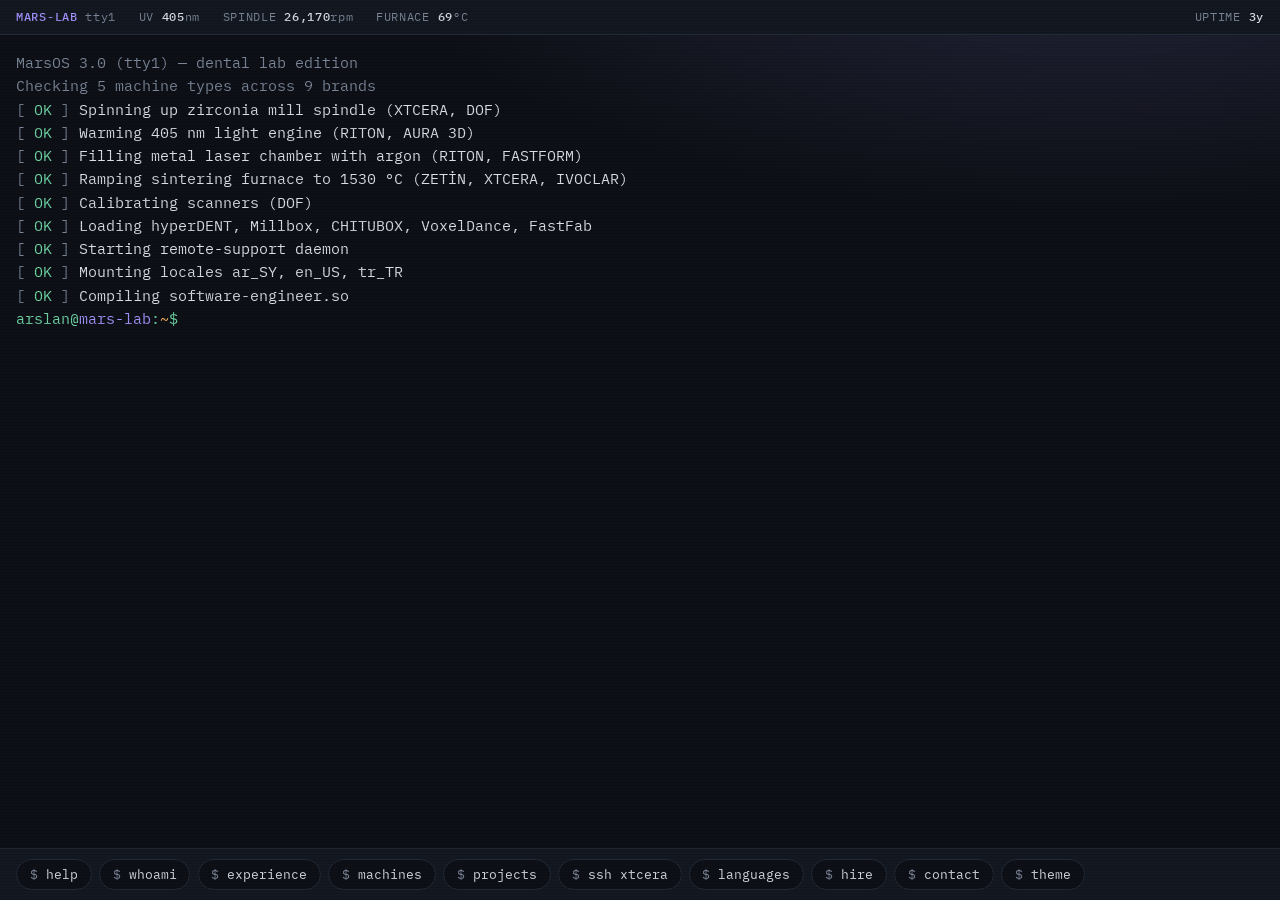
==== index.html @ 941393b2 "Add terminal-style portfolio site Plain HTML/CSS/JS terminal with a lab boot sequence, simulated rem" ====
<!doctype html>
<html lang="en">
<head>
<meta charset="utf-8">
<meta name="viewport" content="width=device-width, initial-scale=1, viewport-fit=cover">
<title>Ahmed Arslan Terminal</title>
<meta name="description" content="Ahmed Arslan, software engineer and after-sales engineer for dental CAD/CAM, 3D printing and lab equipment.">
<link rel="icon" href="data:image/svg+xml,%3Csvg xmlns='http://www.w3.org/2000/svg' viewBox='0 0 32 32'%3E%3Crect width='32' height='32' rx='6' fill='%230d1016'/%3E%3Cpath d='M9 7c3 0 4 1.5 7 1.5S20 7 23 7c3 0 4 3 3.5 7-.4 3-1.8 4.5-2.3 7.5-.4 2.5-1 4.5-2.4 4.5-1.8 0-2-4-3-6.5-.4-1-1.2-1.5-1.8-1.5s-1.4.5-1.8 1.5c-1 2.5-1.2 6.5-3 6.5-1.4 0-2-2-2.4-4.5C7.3 18.5 5.9 17 5.5 14 5 10 6 7 9 7z' fill='%23a493ff'/%3E%3C/svg%3E">
<link rel="preconnect" href="https://fonts.googleapis.com">
<link rel="preconnect" href="https://fonts.gstatic.com" crossorigin>
<link rel="stylesheet" href="https://fonts.googleapis.com/css2?family=IBM+Plex+Mono:ital,wght@0,400;0,500;0,600;1,400&display=swap">
<link rel="stylesheet" href="css/style.css">
</head>
<body>
<div class="app" id="app">
  <header class="status" aria-label="Lab status">
    <span class="status__id"><b>MARS-LAB</b> tty1</span>
    <span class="status__item" title="Resin printer light engine">UV <b id="st-uv">405</b>nm</span>
    <span class="status__item" title="Zirconia mill spindle">SPINDLE <b id="st-rpm">0</b>rpm</span>
    <span class="status__item" title="Sintering furnace">FURNACE <b id="st-temp">24</b>°C</span>
    <span class="status__item status__uptime" title="Time at Mars Med Dent">UPTIME <b id="st-up">3y</b></span>
  </header>

  <main class="screen" id="screen" aria-live="polite">
    <div id="out" class="out"></div>
    <form class="prompt-line" id="prompt-form" autocomplete="off">
      <label for="cmd" class="prompt" id="prompt-label"></label>
      <input id="cmd" class="cmd" type="text" spellcheck="false" autocapitalize="off" autocorrect="off" enterkeyhint="send" aria-label="Type a command">
    </form>
    <noscript><p class="out">This terminal needs JavaScript. Ahmed Arslan, software engineer and after-sales engineer at Mars Med Dent. github.com/AhmadHarah33</p></noscript>
  </main>

  <nav class="chips" id="chips" aria-label="Quick commands"></nav>
</div>
<script src="js/data.js"></script>
<script src="js/terminal.js"></script>
</body>
</html>
---- css/style.css ----
/* Layout: one full-height terminal — lab status bar on top, scrollback in the middle, quick-command chips at the bottom.
   Skins are named after the lab: uv (405nm resin light, default), furnace (sintering glow), zirconia (light). */
:root {
  --bg: #0d1016;
  --panel: #131821;
  --line: #222a37;
  --fg: #d8dde6;
  --dim: #7a8597;
  --accent: #a493ff;   /* 405nm violet */
  --accent-2: #ffb35c; /* furnace amber */
  --ok: #6fd6a6;
  --err: #ff7a7a;
  --glow: rgba(164, 147, 255, .18);
  --mono: "IBM Plex Mono", ui-monospace, "SF Mono", Menlo, Consolas, monospace;
  --fs: clamp(12.5px, 1.6vw + 6px, 15px);
  color-scheme: dark;
}
:root[data-skin="furnace"] {
  --bg: #120d0a;
  --panel: #1a130e;
  --line: #2e2219;
  --fg: #f1e3d3;
  --dim: #9c8572;
  --accent: #ffad4d;
  --accent-2: #ff6a3d;
  --glow: rgba(255, 150, 60, .18);
}
:root[data-skin="zirconia"] {
  --bg: #f3f5f8;
  --panel: #e7ebf1;
  --line: #d2d9e3;
  --fg: #1d2430;
  --dim: #5f6b7d;
  --accent: #5a3fd6;
  --accent-2: #b85c00;
  --ok: #10794d;
  --err: #c0262d;
  --glow: rgba(90, 63, 214, .10);
  color-scheme: light;
}

* { box-sizing: border-box; }
html, body { height: 100%; }
body {
  margin: 0;
  background: var(--bg);
  color: var(--fg);
  font: 400 var(--fs)/1.55 var(--mono);
  -webkit-font-smoothing: antialiased;
}
::selection { background: var(--accent); color: var(--bg); }

.app {
  height: 100%;
  display: grid;
  grid-template-rows: auto 1fr auto;
  background:
    radial-gradient(1200px 500px at 85% -10%, var(--glow), transparent 60%),
    var(--bg);
}

/* status bar */
.status {
  display: flex;
  flex-wrap: wrap;
  gap: .25rem 1.4rem;
  padding: calc(.5rem + env(safe-area-inset-top, 0px)) 1rem .5rem;
  border-bottom: 1px solid var(--line);
  background: var(--panel);
  color: var(--dim);
  font-size: .78em;
  letter-spacing: .06em;
  font-variant-numeric: tabular-nums;
}
.status b { color: var(--fg); font-weight: 500; }
.status__id b { color: var(--accent); }
.status__uptime { margin-left: auto; }
@media (max-width: 560px) {
  .status { gap: .2rem 1rem; }
  .status__uptime { margin-left: 0; }
}

/* scrollback */
.screen {
  overflow-y: auto;
  overflow-x: hidden;
  padding: 1rem 1rem 1.5rem;
  cursor: text;
  scrollbar-width: thin;
  scrollbar-color: var(--line) transparent;
}
.out { max-width: 92ch; }
.out > * { margin: 0; }
.blk { margin-block: .15rem .9rem; }
.para { max-width: 78ch; margin-block: 0 .9rem; }
.hang { display: block; padding-left: 3ch; text-indent: -3ch; }
.ln { white-space: pre-wrap; word-break: break-word; min-height: 1.55em; }
pre.art {
  margin: 0;
  white-space: pre;
  line-height: 1;
  font-family: ui-monospace, Menlo, Consolas, "DejaVu Sans Mono", "Liberation Mono", monospace;
  overflow-x: auto;
  color: var(--accent);
}
.banner { font-size: clamp(6.5px, 1.9vw, 13px); text-shadow: 0 0 18px var(--glow); }

.prompt-line { display: flex; gap: .6ch; align-items: baseline; max-width: 92ch; }
.prompt { color: var(--ok); white-space: nowrap; flex: none; }
.prompt .p-host { color: var(--accent); }
.prompt .p-path { color: var(--accent-2); }
.cmd {
  flex: 1;
  min-width: 0;
  border: 0;
  outline: 0;
  padding: 0;
  background: transparent;
  color: var(--fg);
  font: inherit;
  caret-color: var(--accent);
}
.echo { display: flex; gap: .6ch; flex-wrap: wrap; }
.echo .typed { color: var(--fg); word-break: break-all; }

/* text roles */
.dim { color: var(--dim); }
.acc { color: var(--accent); }
.acc2 { color: var(--accent-2); }
.ok { color: var(--ok); }
.err { color: var(--err); }
.b { font-weight: 600; color: var(--fg); }
.h {
  color: var(--accent-2);
  text-transform: uppercase;
  letter-spacing: .12em;
  font-size: .82em;
  font-weight: 600;
}

/* clickable commands and links */
a, .run {
  color: var(--accent);
  text-decoration: underline;
  text-decoration-color: color-mix(in srgb, var(--accent) 40%, transparent);
  text-underline-offset: 3px;
  cursor: pointer;
  background: none;
  border: 0;
  padding: 0;
  font: inherit;
}
a:hover, .run:hover { text-decoration-color: currentColor; }
a:focus-visible, .run:focus-visible, .chip:focus-visible {
  outline: 2px solid var(--accent);
  outline-offset: 2px;
  border-radius: 2px;
}

/* key/value rows and tables */
.kv { display: grid; grid-template-columns: minmax(9ch, max-content) 1fr; gap: 0 2ch; }
.kv > :nth-child(odd) { color: var(--dim); }
.kv > * { min-width: 0; }
.tbl { overflow-x: auto; }
.tbl table { border-collapse: collapse; font-variant-numeric: tabular-nums; }
.tbl th, .tbl td { text-align: left; padding: .1rem 2.5ch .1rem 0; vertical-align: top; }
.tbl th { color: var(--dim); font-weight: 500; border-bottom: 1px dashed var(--line); }
.pill {
  display: inline-block;
  padding: 0 .7ch;
  margin: 0 .6ch .3rem 0;
  border: 1px solid var(--line);
  border-radius: 3px;
  color: var(--fg);
  white-space: nowrap;
}
.bar { color: var(--accent); letter-spacing: -.05em; }

/* neofetch */
.fetch { display: flex; flex-wrap: wrap; gap: .5rem 3ch; align-items: flex-start; }
.fetch > div { min-width: 0; }
.swatches { display: flex; gap: 0; margin-top: .4rem; }
.swatches i { width: 3ch; height: 1.1em; display: block; }

/* ssh remote session */
.progress { color: var(--accent-2); }

/* chips */
.chips {
  display: flex;
  gap: .45rem;
  overflow-x: auto;
  padding: .6rem 1rem calc(.6rem + env(safe-area-inset-bottom, 0px));
  border-top: 1px solid var(--line);
  background: var(--panel);
  scrollbar-width: none;
}
.chips::-webkit-scrollbar { display: none; }
.chip {
  flex: none;
  border: 1px solid var(--line);
  background: var(--bg);
  color: var(--fg);
  font: inherit;
  font-size: .85em;
  padding: .3rem .8rem;
  border-radius: 999px;
  cursor: pointer;
}
.chip:hover { border-color: var(--accent); color: var(--accent); }
.chip::before { content: "$ "; color: var(--dim); }

/* subtle CRT scanlines on dark skins */
.app::after {
  content: "";
  position: fixed;
  inset: 0;
  pointer-events: none;
  background: repeating-linear-gradient(to bottom, transparent 0 2px, rgba(0,0,0,.12) 2px 3px);
  mix-blend-mode: multiply;
}
:root[data-skin="zirconia"] .app::after { display: none; }

@media (prefers-reduced-motion: reduce) {
  * { animation: none !important; transition: none !important; scroll-behavior: auto !important; }
}
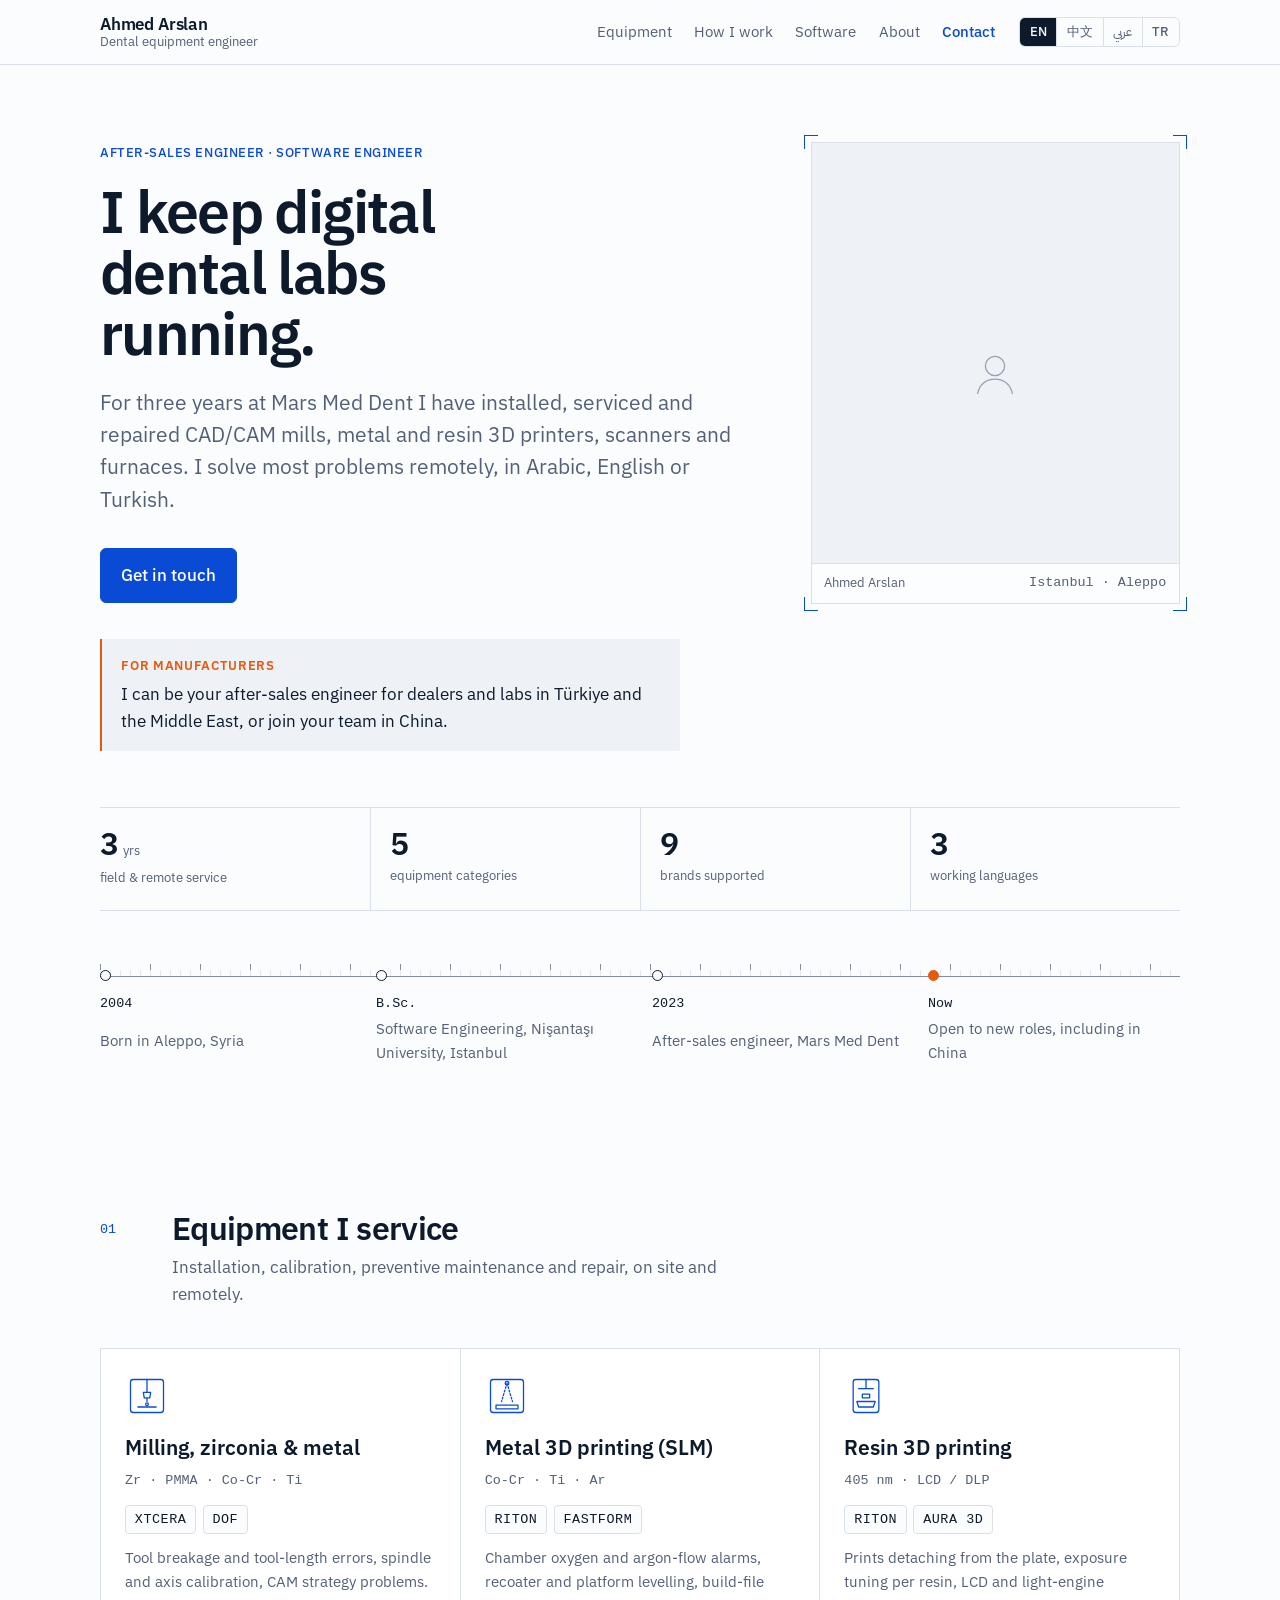
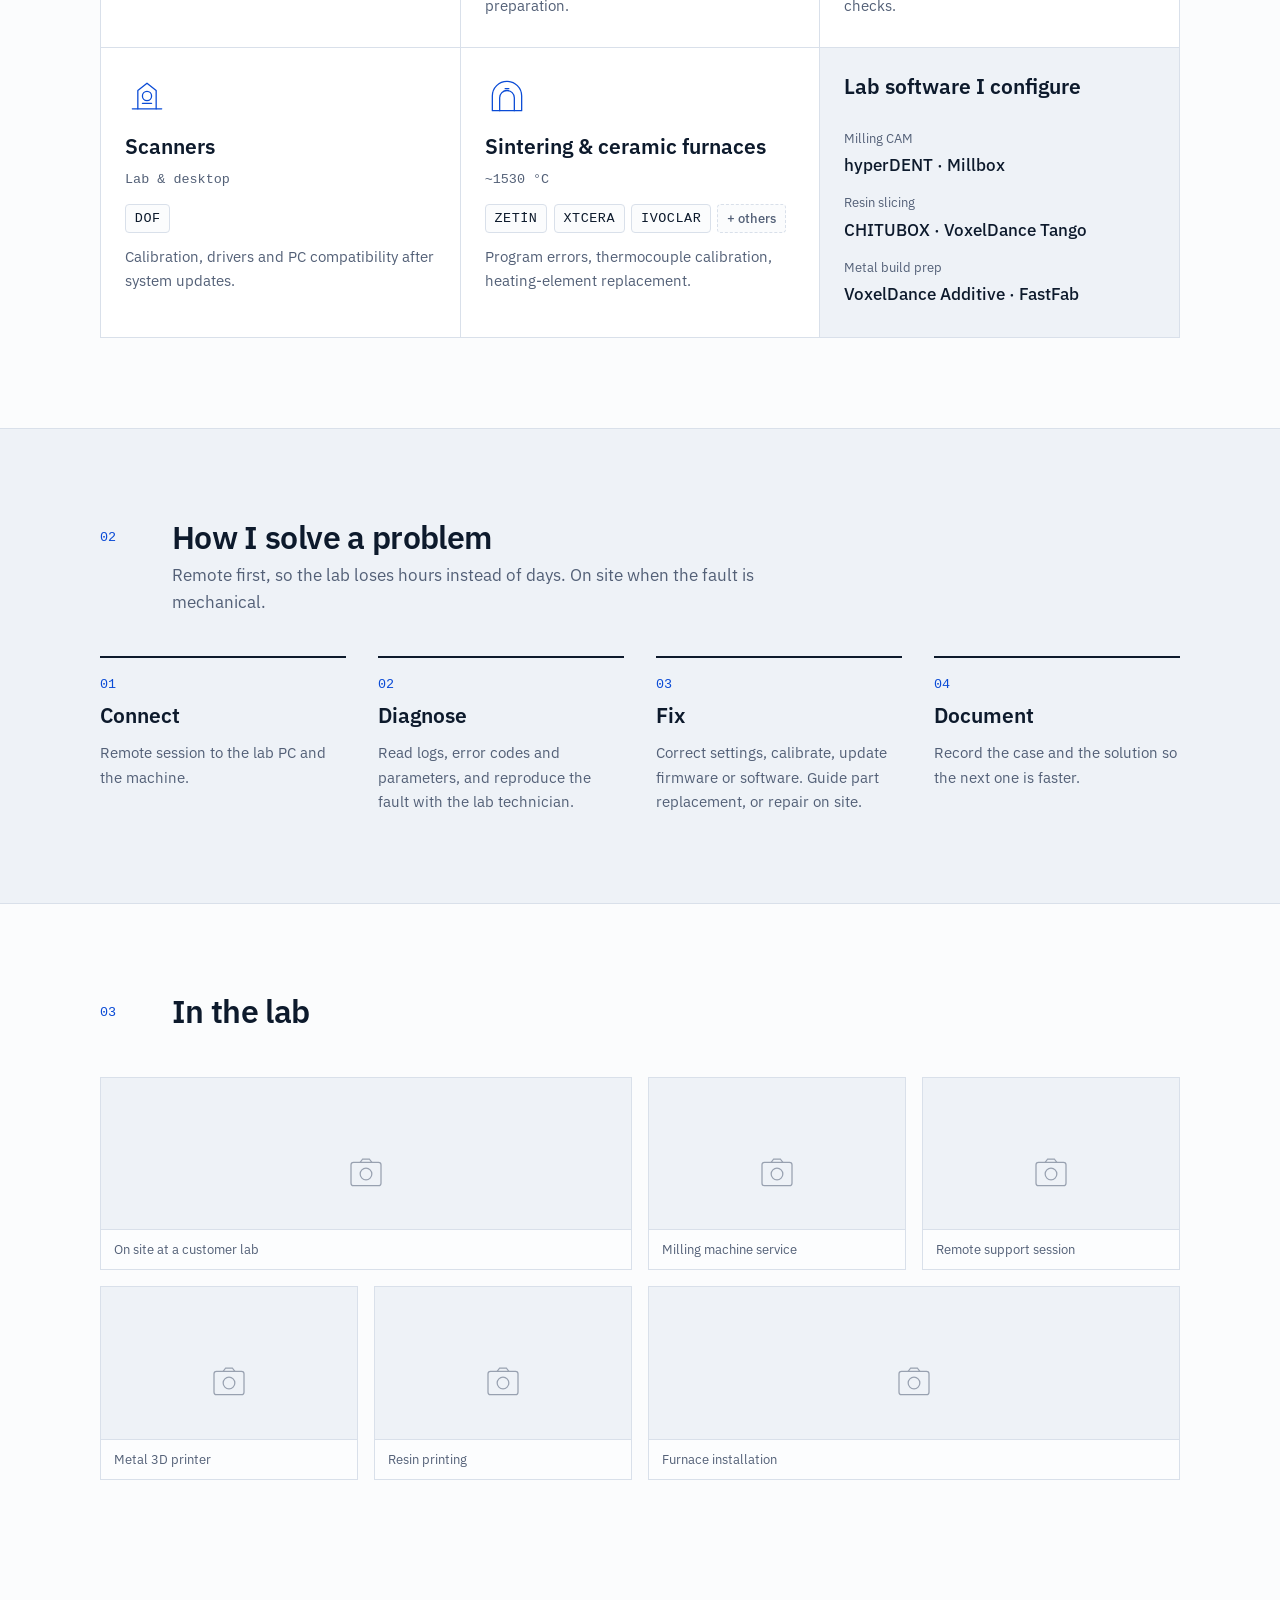
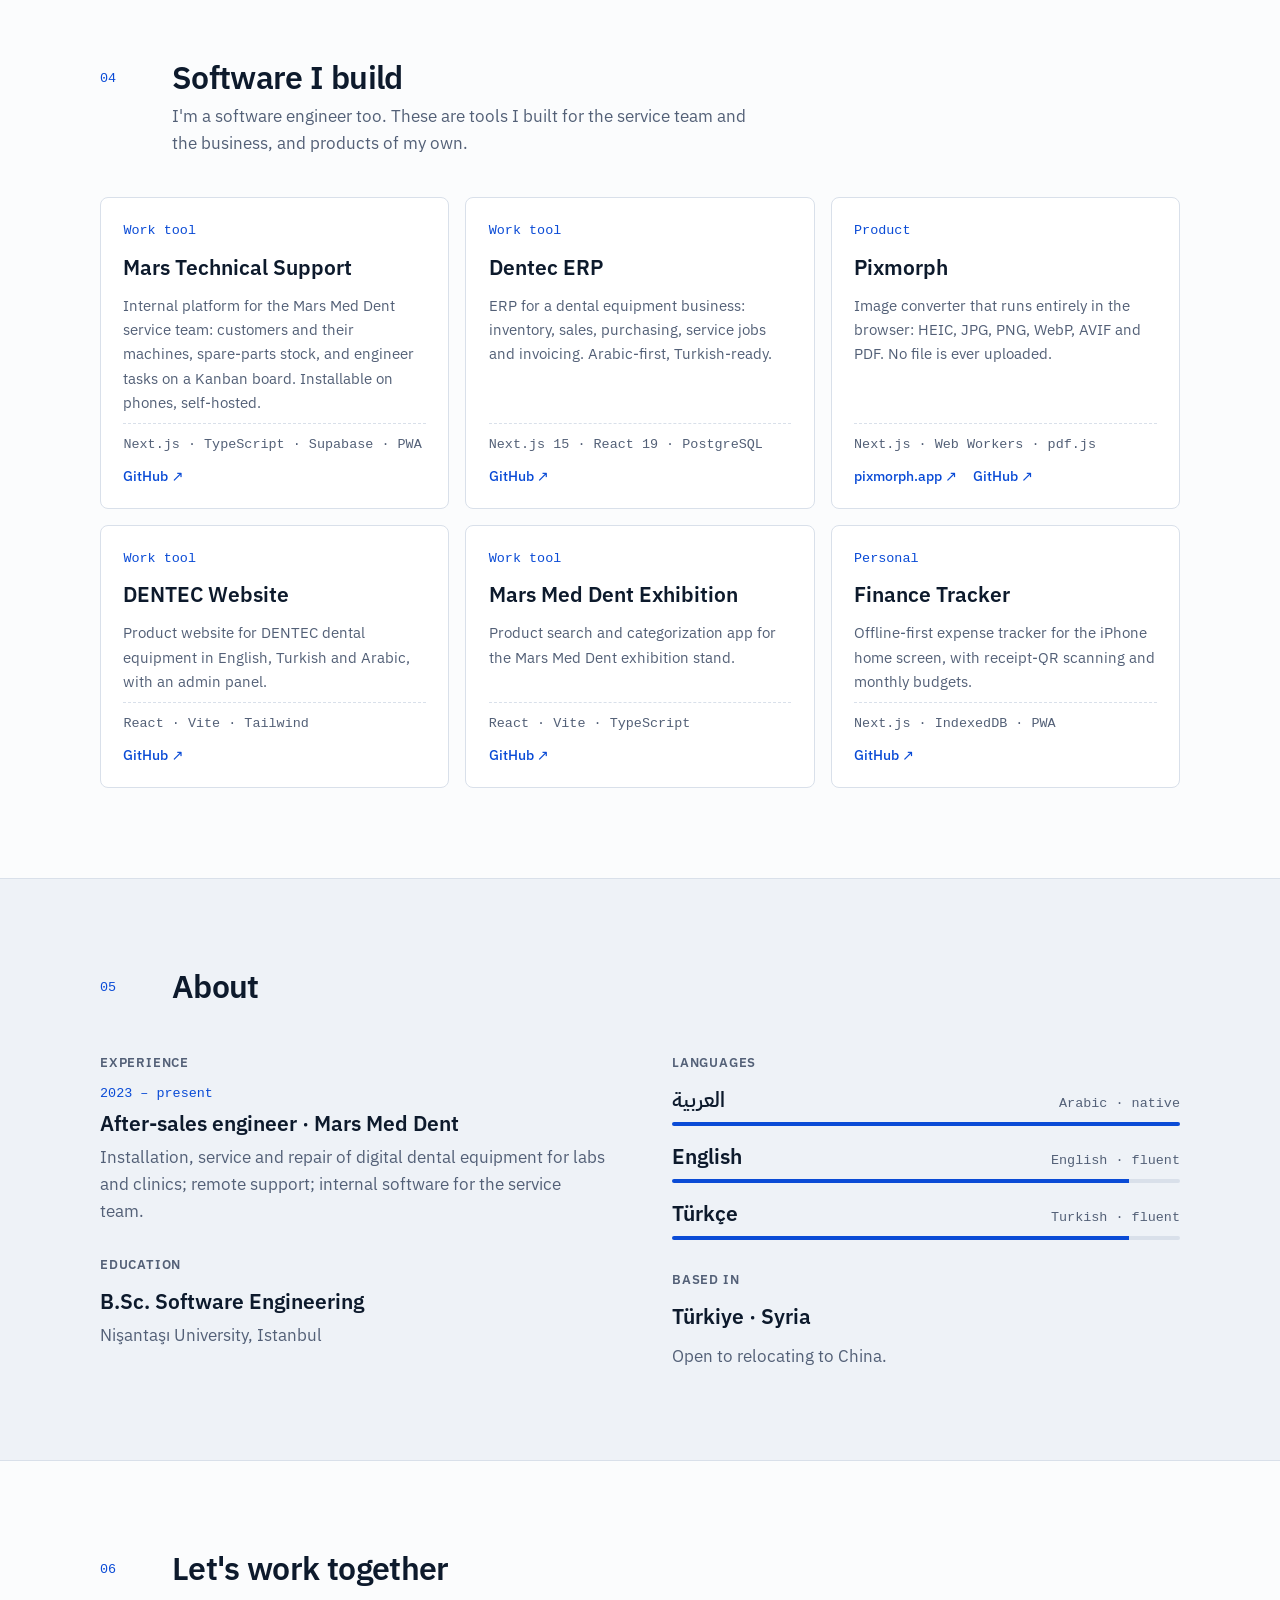
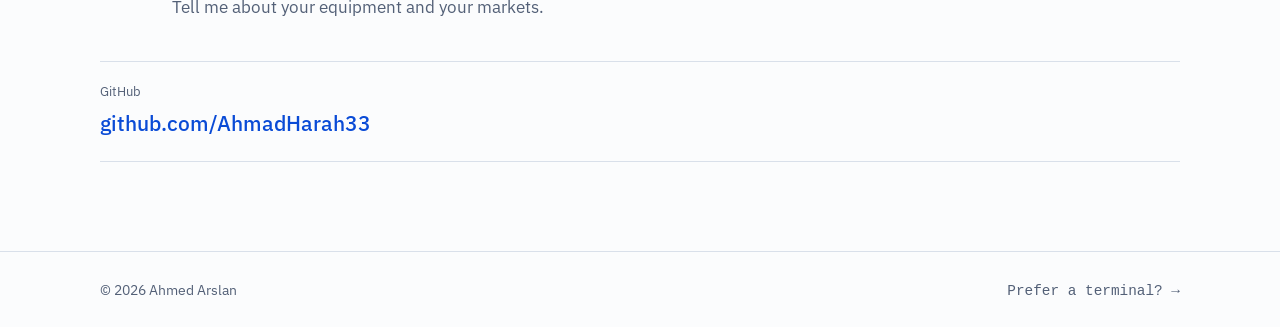
==== commit 97a67150: "Redesign main site as a multilingual precision-instrument portfolio New main page for equipment manu" ====
--- a/index.html
+++ b/index.html
@@ -1,38 +1,296 @@
 <!doctype html>
-<html lang="en">
+<html lang="en" dir="ltr">
 <head>
 <meta charset="utf-8">
 <meta name="viewport" content="width=device-width, initial-scale=1, viewport-fit=cover">
-<title>Ahmed Arslan Terminal</title>
-<meta name="description" content="Ahmed Arslan, software engineer and after-sales engineer for dental CAD/CAM, 3D printing and lab equipment.">
-<link rel="icon" href="data:image/svg+xml,%3Csvg xmlns='http://www.w3.org/2000/svg' viewBox='0 0 32 32'%3E%3Crect width='32' height='32' rx='6' fill='%230d1016'/%3E%3Cpath d='M9 7c3 0 4 1.5 7 1.5S20 7 23 7c3 0 4 3 3.5 7-.4 3-1.8 4.5-2.3 7.5-.4 2.5-1 4.5-2.4 4.5-1.8 0-2-4-3-6.5-.4-1-1.2-1.5-1.8-1.5s-1.4.5-1.8 1.5c-1 2.5-1.2 6.5-3 6.5-1.4 0-2-2-2.4-4.5C7.3 18.5 5.9 17 5.5 14 5 10 6 7 9 7z' fill='%23a493ff'/%3E%3C/svg%3E">
-<link rel="preconnect" href="https://fonts.googleapis.com">
-<link rel="preconnect" href="https://fonts.gstatic.com" crossorigin>
-<link rel="stylesheet" href="https://fonts.googleapis.com/css2?family=IBM+Plex+Mono:ital,wght@0,400;0,500;0,600;1,400&display=swap">
-<link rel="stylesheet" href="css/style.css">
+<title>Ahmed Arslan · Dental Equipment Engineer</title>
+<meta name="description" content="Ahmed Arslan, after-sales engineer for digital dental equipment (CAD/CAM milling, metal and resin 3D printing, scanners, furnaces) and software engineer. Arabic, English, Turkish.">
+<link rel="icon" href="data:image/svg+xml,%3Csvg xmlns='http://www.w3.org/2000/svg' viewBox='0 0 32 32'%3E%3Crect width='32' height='32' rx='7' fill='%230a4bd6'/%3E%3Cpath d='M10 8c2.6 0 3.6 1.3 6 1.3S19.4 8 22 8c2.7 0 3.6 2.6 3.1 6-.3 2.6-1.5 3.9-2 6.4-.4 2.2-.9 3.9-2.1 3.9-1.6 0-1.8-3.4-2.6-5.6-.4-.9-1-1.3-1.5-1.3s-1.1.4-1.5 1.3c-.8 2.2-1 5.6-2.6 5.6-1.2 0-1.7-1.7-2.1-3.9-.5-2.5-1.7-3.8-2-6.4C6.4 10.6 7.3 8 10 8z' fill='%23fff'/%3E%3C/svg%3E">
+<link rel="stylesheet" href="assets/css/site.css">
 </head>
 <body>
-<div class="app" id="app">
-  <header class="status" aria-label="Lab status">
-    <span class="status__id"><b>MARS-LAB</b> tty1</span>
-    <span class="status__item" title="Resin printer light engine">UV <b id="st-uv">405</b>nm</span>
-    <span class="status__item" title="Zirconia mill spindle">SPINDLE <b id="st-rpm">0</b>rpm</span>
-    <span class="status__item" title="Sintering furnace">FURNACE <b id="st-temp">24</b>°C</span>
-    <span class="status__item status__uptime" title="Time at Mars Med Dent">UPTIME <b id="st-up">3y</b></span>
-  </header>
-
-  <main class="screen" id="screen" aria-live="polite">
-    <div id="out" class="out"></div>
-    <form class="prompt-line" id="prompt-form" autocomplete="off">
-      <label for="cmd" class="prompt" id="prompt-label"></label>
-      <input id="cmd" class="cmd" type="text" spellcheck="false" autocapitalize="off" autocorrect="off" enterkeyhint="send" aria-label="Type a command">
-    </form>
-    <noscript><p class="out">This terminal needs JavaScript. Ahmed Arslan, software engineer and after-sales engineer at Mars Med Dent. github.com/AhmadHarah33</p></noscript>
-  </main>
-
-  <nav class="chips" id="chips" aria-label="Quick commands"></nav>
-</div>
-<script src="js/data.js"></script>
-<script src="js/terminal.js"></script>
+
+<header class="top">
+  <div class="wrap top__in">
+    <a class="mark" href="#top" aria-label="Ahmed Arslan, home">
+      <span class="mark__name">Ahmed Arslan</span>
+      <span class="mark__role" data-i18n="mark.role">Dental equipment engineer</span>
+    </a>
+    <nav class="nav" aria-label="Sections">
+      <a href="#equipment" data-i18n="nav.equipment">Equipment</a>
+      <a href="#method" data-i18n="nav.method">How I work</a>
+      <a href="#software" data-i18n="nav.software">Software</a>
+      <a href="#about" data-i18n="nav.about">About</a>
+      <a href="#contact" class="nav__cta" data-i18n="nav.contact">Contact</a>
+    </nav>
+    <div class="langs" role="group" aria-label="Language">
+      <button type="button" data-lang="en" lang="en">EN</button>
+      <button type="button" data-lang="zh" lang="zh-CN">中文</button>
+      <button type="button" data-lang="ar" lang="ar">عربي</button>
+      <button type="button" data-lang="tr" lang="tr">TR</button>
+    </div>
+  </div>
+</header>
+
+<main id="top">
+
+  <!-- HERO -->
+  <section class="hero wrap">
+    <div class="hero__text">
+      <p class="eyebrow" data-i18n="hero.eyebrow">After-sales engineer · Software engineer</p>
+      <h1 class="hero__title" data-i18n="hero.title">I keep digital dental labs running.</h1>
+      <p class="hero__lead" data-i18n="hero.lead">For three years at Mars Med Dent I have installed, serviced and repaired CAD/CAM mills, metal and resin 3D printers, scanners and furnaces. I solve most problems remotely, in Arabic, English or Turkish.</p>
+      <div class="hero__actions">
+        <a class="btn btn--solid" href="#contact" data-i18n="hero.cta">Get in touch</a>
+        <a class="btn" href="assets/cv.pdf" id="cv-link" hidden data-i18n="hero.cv">Download CV</a>
+      </div>
+      <p class="pitch">
+        <span class="pitch__k" data-i18n="pitch.k">For manufacturers</span>
+        <span data-i18n="pitch.v">I can be your after-sales engineer for dealers and labs in Türkiye and the Middle East, or join your team in China.</span>
+      </p>
+    </div>
+
+    <figure class="hero__photo ph ph--portrait" data-photo="assets/img/portrait.jpg">
+      <span class="crop crop--tl"></span><span class="crop crop--tr"></span><span class="crop crop--bl"></span><span class="crop crop--br"></span>
+      <div class="ph__empty" aria-hidden="true">
+        <svg viewBox="0 0 64 64" width="56" height="56"><circle cx="32" cy="24" r="11"/><path d="M12 56c2-11 10-17 20-17s18 6 20 17"/></svg>
+      </div>
+      <figcaption class="ph__cap"><span>Ahmed Arslan</span><span class="mono" data-i18n="hero.photoCap">Istanbul · Aleppo</span></figcaption>
+    </figure>
+
+    <dl class="stats">
+      <div><dt><span class="num">3</span><span class="unit" data-i18n="stats.yrsUnit">yrs</span></dt><dd data-i18n="stats.yrs">field &amp; remote service</dd></div>
+      <div><dt><span class="num">5</span></dt><dd data-i18n="stats.cats">equipment categories</dd></div>
+      <div><dt><span class="num">9</span></dt><dd data-i18n="stats.brands">brands supported</dd></div>
+      <div><dt><span class="num">3</span></dt><dd data-i18n="stats.langs">working languages</dd></div>
+    </dl>
+  </section>
+
+  <!-- TIMELINE RULER -->
+  <section class="ruler wrap" aria-label="Timeline">
+    <div class="ruler__scale" aria-hidden="true"></div>
+    <ol class="ruler__marks">
+      <li><span class="mono">2004</span><span data-i18n="tl.born">Born in Aleppo, Syria</span></li>
+      <li><span class="mono">B.Sc.</span><span data-i18n="tl.uni">Software Engineering, Nişantaşı University, Istanbul</span></li>
+      <li><span class="mono">2023</span><span data-i18n="tl.mars">After-sales engineer, Mars Med Dent</span></li>
+      <li class="is-now"><span class="mono" data-i18n="tl.nowK">Now</span><span data-i18n="tl.now">Open to new roles, including in China</span></li>
+    </ol>
+  </section>
+
+  <!-- EQUIPMENT -->
+  <section class="sec wrap" id="equipment">
+    <header class="sec__head">
+      <p class="sec__k mono">01</p>
+      <h2 data-i18n="eq.title">Equipment I service</h2>
+      <p class="sec__lead" data-i18n="eq.lead">Installation, calibration, preventive maintenance and repair, on site and remotely.</p>
+    </header>
+
+    <div class="eq">
+      <article class="eq__card">
+        <svg class="ico" viewBox="0 0 48 48" aria-hidden="true"><rect x="6" y="6" width="36" height="36" rx="3"/><path d="M24 6v14M20 20h8l-1 6h-6zM24 26v4"/><path d="M14 36h20"/><circle cx="24" cy="33" r="1.5"/></svg>
+        <h3 data-i18n="eq.mill">Milling, zirconia &amp; metal</h3>
+        <p class="spec mono">Zr · PMMA · Co-Cr · Ti</p>
+        <ul class="brands"><li>XTCERA</li><li>DOF</li></ul>
+        <p class="eq__work" data-i18n="eq.millWork">Tool breakage and tool-length errors, spindle and axis calibration, CAM strategy problems.</p>
+      </article>
+      <article class="eq__card">
+        <svg class="ico" viewBox="0 0 48 48" aria-hidden="true"><rect x="6" y="6" width="36" height="36" rx="3"/><path d="M24 10l-6 20M24 10l6 20" stroke-dasharray="2 2"/><path d="M12 34h24v4H12z"/><circle cx="24" cy="10" r="2"/></svg>
+        <h3 data-i18n="eq.slm">Metal 3D printing (SLM)</h3>
+        <p class="spec mono">Co-Cr · Ti · Ar</p>
+        <ul class="brands"><li>RITON</li><li>FASTFORM</li></ul>
+        <p class="eq__work" data-i18n="eq.slmWork">Chamber oxygen and argon-flow alarms, recoater and platform levelling, build-file preparation.</p>
+      </article>
+      <article class="eq__card">
+        <svg class="ico" viewBox="0 0 48 48" aria-hidden="true"><rect x="10" y="6" width="28" height="36" rx="3"/><path d="M24 6v10M16 16h16"/><path d="M14 30h20l-2 6H16z"/><path d="M20 22h8v4h-8z"/></svg>
+        <h3 data-i18n="eq.resin">Resin 3D printing</h3>
+        <p class="spec mono">405 nm · LCD / DLP</p>
+        <ul class="brands"><li>RITON</li><li>AURA 3D</li></ul>
+        <p class="eq__work" data-i18n="eq.resinWork">Prints detaching from the plate, exposure tuning per resin, LCD and light-engine checks.</p>
+      </article>
+      <article class="eq__card">
+        <svg class="ico" viewBox="0 0 48 48" aria-hidden="true"><path d="M8 38h32"/><path d="M14 38V18l10-8 10 8v20"/><circle cx="24" cy="24" r="5"/><path d="M19 32h10"/></svg>
+        <h3 data-i18n="eq.scan">Scanners</h3>
+        <p class="spec mono" data-i18n="eq.scanSpec">Lab &amp; desktop</p>
+        <ul class="brands"><li>DOF</li></ul>
+        <p class="eq__work" data-i18n="eq.scanWork">Calibration, drivers and PC compatibility after system updates.</p>
+      </article>
+      <article class="eq__card">
+        <svg class="ico" viewBox="0 0 48 48" aria-hidden="true"><path d="M8 40h32V24a16 16 0 0 0-32 0z"/><path d="M16 40V26a8 8 0 0 1 16 0v14"/><path d="M22 16h4"/></svg>
+        <h3 data-i18n="eq.furnace">Sintering &amp; ceramic furnaces</h3>
+        <p class="spec mono">~1530 °C</p>
+        <ul class="brands"><li>ZETİN</li><li>XTCERA</li><li>IVOCLAR</li><li class="more" data-i18n="eq.more">+ others</li></ul>
+        <p class="eq__work" data-i18n="eq.furnaceWork">Program errors, thermocouple calibration, heating-element replacement.</p>
+      </article>
+      <article class="eq__card eq__card--sw">
+        <h3 data-i18n="sw.title">Lab software I configure</h3>
+        <dl class="sw">
+          <dt data-i18n="sw.cam">Milling CAM</dt><dd>hyperDENT · Millbox</dd>
+          <dt data-i18n="sw.resin">Resin slicing</dt><dd>CHITUBOX · VoxelDance Tango</dd>
+          <dt data-i18n="sw.metal">Metal build prep</dt><dd>VoxelDance Additive · FastFab</dd>
+        </dl>
+      </article>
+    </div>
+  </section>
+
+  <!-- METHOD -->
+  <section class="sec sec--band" id="method">
+    <div class="wrap">
+      <header class="sec__head">
+        <p class="sec__k mono">02</p>
+        <h2 data-i18n="m.title">How I solve a problem</h2>
+        <p class="sec__lead" data-i18n="m.lead">Remote first, so the lab loses hours instead of days. On site when the fault is mechanical.</p>
+      </header>
+      <ol class="steps">
+        <li>
+          <h3 data-i18n="m.s1">Connect</h3>
+          <p data-i18n="m.s1d">Remote session to the lab PC and the machine.</p>
+        </li>
+        <li>
+          <h3 data-i18n="m.s2">Diagnose</h3>
+          <p data-i18n="m.s2d">Read logs, error codes and parameters, and reproduce the fault with the lab technician.</p>
+        </li>
+        <li>
+          <h3 data-i18n="m.s3">Fix</h3>
+          <p data-i18n="m.s3d">Correct settings, calibrate, update firmware or software. Guide part replacement, or repair on site.</p>
+        </li>
+        <li>
+          <h3 data-i18n="m.s4">Document</h3>
+          <p data-i18n="m.s4d">Record the case and the solution so the next one is faster.</p>
+        </li>
+      </ol>
+    </div>
+  </section>
+
+  <!-- PHOTOS -->
+  <section class="sec wrap" id="lab" aria-labelledby="lab-title">
+    <header class="sec__head">
+      <p class="sec__k mono">03</p>
+      <h2 id="lab-title" data-i18n="ph.title">In the lab</h2>
+    </header>
+    <div class="gallery">
+      <figure class="ph ph--wide" data-photo="assets/img/work-1.jpg"><div class="ph__empty" aria-hidden="true"><svg viewBox="0 0 48 48" width="40" height="40"><rect x="6" y="10" width="36" height="28" rx="3"/><circle cx="24" cy="24" r="7"/><path d="M17 10l3-4h8l3 4"/></svg></div><figcaption class="ph__cap" data-i18n="ph.c1">On site at a customer lab</figcaption></figure>
+      <figure class="ph" data-photo="assets/img/work-2.jpg"><div class="ph__empty" aria-hidden="true"><svg viewBox="0 0 48 48" width="40" height="40"><rect x="6" y="10" width="36" height="28" rx="3"/><circle cx="24" cy="24" r="7"/><path d="M17 10l3-4h8l3 4"/></svg></div><figcaption class="ph__cap" data-i18n="ph.c2">Milling machine service</figcaption></figure>
+      <figure class="ph" data-photo="assets/img/work-3.jpg"><div class="ph__empty" aria-hidden="true"><svg viewBox="0 0 48 48" width="40" height="40"><rect x="6" y="10" width="36" height="28" rx="3"/><circle cx="24" cy="24" r="7"/><path d="M17 10l3-4h8l3 4"/></svg></div><figcaption class="ph__cap" data-i18n="ph.c3">Remote support session</figcaption></figure>
+      <figure class="ph" data-photo="assets/img/work-4.jpg"><div class="ph__empty" aria-hidden="true"><svg viewBox="0 0 48 48" width="40" height="40"><rect x="6" y="10" width="36" height="28" rx="3"/><circle cx="24" cy="24" r="7"/><path d="M17 10l3-4h8l3 4"/></svg></div><figcaption class="ph__cap" data-i18n="ph.c4">Metal 3D printer</figcaption></figure>
+      <figure class="ph" data-photo="assets/img/work-5.jpg"><div class="ph__empty" aria-hidden="true"><svg viewBox="0 0 48 48" width="40" height="40"><rect x="6" y="10" width="36" height="28" rx="3"/><circle cx="24" cy="24" r="7"/><path d="M17 10l3-4h8l3 4"/></svg></div><figcaption class="ph__cap" data-i18n="ph.c5">Resin printing</figcaption></figure>
+      <figure class="ph ph--wide" data-photo="assets/img/work-6.jpg"><div class="ph__empty" aria-hidden="true"><svg viewBox="0 0 48 48" width="40" height="40"><rect x="6" y="10" width="36" height="28" rx="3"/><circle cx="24" cy="24" r="7"/><path d="M17 10l3-4h8l3 4"/></svg></div><figcaption class="ph__cap" data-i18n="ph.c6">Furnace installation</figcaption></figure>
+    </div>
+  </section>
+
+  <!-- SOFTWARE -->
+  <section class="sec wrap" id="software">
+    <header class="sec__head">
+      <p class="sec__k mono">04</p>
+      <h2 data-i18n="p.title">Software I build</h2>
+      <p class="sec__lead" data-i18n="p.lead">I'm a software engineer too. These are tools I built for the service team and the business, and products of my own.</p>
+    </header>
+    <div class="projects">
+      <article class="proj">
+        <p class="proj__type mono" data-i18n="p.work">Work tool</p>
+        <h3>Mars Technical Support</h3>
+        <p data-i18n="p.mars">Internal platform for the Mars Med Dent service team: customers and their machines, spare-parts stock, and engineer tasks on a Kanban board. Installable on phones, self-hosted.</p>
+        <p class="proj__stack mono">Next.js · TypeScript · Supabase · PWA</p>
+        <a class="proj__link" href="https://github.com/AhmadHarah33/ahmad-arslan" target="_blank" rel="noopener">GitHub ↗</a>
+      </article>
+      <article class="proj">
+        <p class="proj__type mono" data-i18n="p.work">Work tool</p>
+        <h3>Dentec ERP</h3>
+        <p data-i18n="p.erp">ERP for a dental equipment business: inventory, sales, purchasing, service jobs and invoicing. Arabic-first, Turkish-ready.</p>
+        <p class="proj__stack mono">Next.js 15 · React 19 · PostgreSQL</p>
+        <a class="proj__link" href="https://github.com/AhmadHarah33/dentec-erp" target="_blank" rel="noopener">GitHub ↗</a>
+      </article>
+      <article class="proj">
+        <p class="proj__type mono" data-i18n="p.product">Product</p>
+        <h3>Pixmorph</h3>
+        <p data-i18n="p.pix">Image converter that runs entirely in the browser: HEIC, JPG, PNG, WebP, AVIF and PDF. No file is ever uploaded.</p>
+        <p class="proj__stack mono">Next.js · Web Workers · pdf.js</p>
+        <span class="proj__links"><a class="proj__link" href="https://pixmorph.app" target="_blank" rel="noopener">pixmorph.app ↗</a><a class="proj__link" href="https://github.com/AhmadHarah33/Pixmorph" target="_blank" rel="noopener">GitHub ↗</a></span>
+      </article>
+      <article class="proj">
+        <p class="proj__type mono" data-i18n="p.work">Work tool</p>
+        <h3 data-i18n="p.webName">DENTEC Website</h3>
+        <p data-i18n="p.web">Product website for DENTEC dental equipment in English, Turkish and Arabic, with an admin panel.</p>
+        <p class="proj__stack mono">React · Vite · Tailwind</p>
+        <a class="proj__link" href="https://github.com/AhmadHarah33/DENTEC-WEB" target="_blank" rel="noopener">GitHub ↗</a>
+      </article>
+      <article class="proj">
+        <p class="proj__type mono" data-i18n="p.work">Work tool</p>
+        <h3 data-i18n="p.expoName">Mars Med Dent Exhibition</h3>
+        <p data-i18n="p.expo">Product search and categorization app for the Mars Med Dent exhibition stand.</p>
+        <p class="proj__stack mono">React · Vite · TypeScript</p>
+        <a class="proj__link" href="https://github.com/AhmadHarah33/Mars" target="_blank" rel="noopener">GitHub ↗</a>
+      </article>
+      <article class="proj">
+        <p class="proj__type mono" data-i18n="p.personal">Personal</p>
+        <h3 data-i18n="p.finName">Finance Tracker</h3>
+        <p data-i18n="p.fin">Offline-first expense tracker for the iPhone home screen, with receipt-QR scanning and monthly budgets.</p>
+        <p class="proj__stack mono">Next.js · IndexedDB · PWA</p>
+        <a class="proj__link" href="https://github.com/AhmadHarah33/finance-tracker" target="_blank" rel="noopener">GitHub ↗</a>
+      </article>
+    </div>
+  </section>
+
+  <!-- ABOUT -->
+  <section class="sec sec--band" id="about">
+    <div class="wrap about">
+      <header class="sec__head">
+        <p class="sec__k mono">05</p>
+        <h2 data-i18n="a.title">About</h2>
+      </header>
+      <div class="about__grid">
+        <div class="about__col">
+          <h3 class="label" data-i18n="a.exp">Experience</h3>
+          <div class="entry">
+            <p class="entry__when mono" data-i18n="a.expWhen">2023 – present</p>
+            <p class="entry__what"><span data-i18n="a.expRole">After-sales engineer</span> · Mars Med Dent</p>
+            <p class="entry__note" data-i18n="a.expNote">Installation, service and repair of digital dental equipment for labs and clinics; remote support; internal software for the service team.</p>
+          </div>
+          <h3 class="label" data-i18n="a.edu">Education</h3>
+          <div class="entry">
+            <p class="entry__what" data-i18n="a.eduDeg">B.Sc. Software Engineering</p>
+            <p class="entry__note" data-i18n="a.eduSchool">Nişantaşı University, Istanbul</p>
+          </div>
+        </div>
+        <div class="about__col">
+          <h3 class="label" data-i18n="a.langs">Languages</h3>
+          <ul class="langbars">
+            <li><span lang="ar">العربية</span><span class="mono" data-i18n="a.ar">Arabic · native</span><i style="--v:100%"></i></li>
+            <li><span>English</span><span class="mono" data-i18n="a.en">English · fluent</span><i style="--v:90%"></i></li>
+            <li><span lang="tr">Türkçe</span><span class="mono" data-i18n="a.tr">Turkish · fluent</span><i style="--v:90%"></i></li>
+          </ul>
+          <h3 class="label" data-i18n="a.base">Based in</h3>
+          <p class="entry__what" data-i18n="a.baseV">Türkiye · Syria</p>
+          <p class="entry__note" data-i18n="a.reloc">Open to relocating to China.</p>
+        </div>
+      </div>
+    </div>
+  </section>
+
+  <!-- CONTACT -->
+  <section class="sec wrap contact" id="contact">
+    <header class="sec__head">
+      <p class="sec__k mono">06</p>
+      <h2 data-i18n="c.title">Let's work together</h2>
+      <p class="sec__lead" data-i18n="c.lead">Tell me about your equipment and your markets.</p>
+    </header>
+    <dl class="contact__list" id="contact-list">
+      <div data-contact="email"><dt data-i18n="c.email">Email</dt><dd></dd></div>
+      <div data-contact="wechat"><dt data-i18n="c.wechat">WeChat</dt><dd></dd></div>
+      <div data-contact="whatsapp"><dt>WhatsApp</dt><dd></dd></div>
+      <div data-contact="linkedin"><dt data-i18n="c.linkedin">LinkedIn</dt><dd></dd></div>
+      <div data-contact="github"><dt>GitHub</dt><dd></dd></div>
+    </dl>
+  </section>
+</main>
+
+<footer class="foot">
+  <div class="wrap foot__in">
+    <p>© <span id="year">2026</span> Ahmed Arslan</p>
+    <p><a href="terminal/" class="mono" data-i18n="f.term">Prefer a terminal? →</a></p>
+  </div>
+</footer>
+
+<script src="assets/js/i18n.js"></script>
+<script src="assets/js/site.js"></script>
 </body>
 </html>
--- a/assets/css/site.css
+++ b/assets/css/site.css
@@ -0,0 +1,391 @@
+/* Layout: a precision spec sheet — 1160px column, hairline rules, crop marks and a measuring ruler
+   as the only ornament; equipment set out like a product catalogue. Logical properties throughout for Arabic RTL. */
+
+@font-face { font-family: "Plex Sans"; font-weight: 400; font-display: swap; src: url(../fonts/ibm-plex-sans-latin-400-normal.woff2) format("woff2"); unicode-range: U+0000-00FF, U+0131, U+0152-0153, U+02BB-02BC, U+02C6, U+02DA, U+02DC, U+0304, U+0308, U+0329, U+2000-206F, U+20AC, U+2122, U+2191, U+2193, U+2212, U+2215, U+FEFF, U+FFFD; }
+@font-face { font-family: "Plex Sans"; font-weight: 500; font-display: swap; src: url(../fonts/ibm-plex-sans-latin-500-normal.woff2) format("woff2"); unicode-range: U+0000-00FF, U+0131, U+0152-0153, U+02BB-02BC, U+02C6, U+02DA, U+02DC, U+0304, U+0308, U+0329, U+2000-206F, U+20AC, U+2122, U+2191, U+2193, U+2212, U+2215, U+FEFF, U+FFFD; }
+@font-face { font-family: "Plex Sans"; font-weight: 600; font-display: swap; src: url(../fonts/ibm-plex-sans-latin-600-normal.woff2) format("woff2"); unicode-range: U+0000-00FF, U+0131, U+0152-0153, U+02BB-02BC, U+02C6, U+02DA, U+02DC, U+0304, U+0308, U+0329, U+2000-206F, U+20AC, U+2122, U+2191, U+2193, U+2212, U+2215, U+FEFF, U+FFFD; }
+@font-face { font-family: "Plex Sans"; font-weight: 400; font-display: swap; src: url(../fonts/ibm-plex-sans-latin-ext-400-normal.woff2) format("woff2"); unicode-range: U+0100-02BA, U+02BD-02C5, U+02C7-02CC, U+02CE-02D7, U+02DD-02FF, U+1E00-1EFF, U+2020, U+20A0-20AB, U+20AD-20C0, U+2113, U+2C60-2C7F, U+A720-A7FF; }
+@font-face { font-family: "Plex Sans"; font-weight: 500; font-display: swap; src: url(../fonts/ibm-plex-sans-latin-ext-500-normal.woff2) format("woff2"); unicode-range: U+0100-02BA, U+02BD-02C5, U+02C7-02CC, U+02CE-02D7, U+02DD-02FF, U+1E00-1EFF, U+2020, U+20A0-20AB, U+20AD-20C0, U+2113, U+2C60-2C7F, U+A720-A7FF; }
+@font-face { font-family: "Plex Sans"; font-weight: 600; font-display: swap; src: url(../fonts/ibm-plex-sans-latin-ext-600-normal.woff2) format("woff2"); unicode-range: U+0100-02BA, U+02BD-02C5, U+02C7-02CC, U+02CE-02D7, U+02DD-02FF, U+1E00-1EFF, U+2020, U+20A0-20AB, U+20AD-20C0, U+2113, U+2C60-2C7F, U+A720-A7FF; }
+@font-face { font-family: "Plex Sans Arabic"; font-weight: 400; font-display: swap; src: url(../fonts/ibm-plex-sans-arabic-arabic-400-normal.woff2) format("woff2"); unicode-range: U+0600-06FF, U+0750-077F, U+0870-08FF, U+200C-200E, U+2010-2011, U+204F, U+2E41, U+FB50-FDFF, U+FE70-FEFC; }
+@font-face { font-family: "Plex Sans Arabic"; font-weight: 600; font-display: swap; src: url(../fonts/ibm-plex-sans-arabic-arabic-600-normal.woff2) format("woff2"); unicode-range: U+0600-06FF, U+0750-077F, U+0870-08FF, U+200C-200E, U+2010-2011, U+204F, U+2E41, U+FB50-FDFF, U+FE70-FEFC; }
+@font-face { font-family: "Plex Mono"; font-weight: 400; font-display: swap; src: url(../fonts/ibm-plex-mono-latin-400-normal.woff2) format("woff2"); unicode-range: U+0000-00FF, U+0131, U+0152-0153, U+2000-206F, U+20AC, U+2122, U+2212; }
+@font-face { font-family: "Plex Mono"; font-weight: 500; font-display: swap; src: url(../fonts/ibm-plex-mono-latin-500-normal.woff2) format("woff2"); unicode-range: U+0000-00FF, U+0131, U+0152-0153, U+2000-206F, U+20AC, U+2122, U+2212; }
+@font-face { font-family: "Plex Mono"; font-weight: 400; font-display: swap; src: url(../fonts/ibm-plex-mono-latin-ext-400-normal.woff2) format("woff2"); unicode-range: U+0100-02BA, U+1E00-1EFF, U+2020, U+20A0-20C0, U+2113; }
+
+:root {
+  --bg: #fbfcfd;         /* zirconia white, cool */
+  --surface: #ffffff;
+  --band: #eef2f7;
+  --ink: #0d1a2c;        /* navy ink */
+  --muted: #536077;
+  --line: #d9e0ea;
+  --accent: #0a4bd6;     /* instrument blue */
+  --accent-ink: #ffffff;
+  --signal: #e8590c;     /* calibration-mark orange, tiny doses only */
+
+  --cjk: "PingFang SC", "Hiragino Sans GB", "Microsoft YaHei", "Noto Sans SC", "Source Han Sans SC";
+  --sans: "Plex Sans", "Plex Sans Arabic", system-ui, -apple-system, "Segoe UI", Roboto, var(--cjk), sans-serif;
+  --mono: "Plex Mono", ui-monospace, "SF Mono", Menlo, Consolas, monospace;
+
+  --step--1: clamp(.78rem, .76rem + .1vw, .84rem);
+  --step-0: clamp(.98rem, .95rem + .15vw, 1.06rem);
+  --step-1: clamp(1.15rem, 1.08rem + .3vw, 1.3rem);
+  --step-2: clamp(1.5rem, 1.3rem + .9vw, 2.1rem);
+  --step-3: clamp(2.1rem, 1.6rem + 2.6vw, 4rem);
+
+  --gutter: clamp(16px, 4vw, 40px);
+  color-scheme: light;
+}
+@media (prefers-color-scheme: dark) {
+  :root:not([data-theme="light"]) {
+    --bg: #0b1220; --surface: #101a2c; --band: #0e1727; --ink: #e7edf6; --muted: #98a6bd;
+    --line: #22314a; --accent: #6f9bff; --accent-ink: #07101f; --signal: #ff8a4c;
+    color-scheme: dark;
+  }
+}
+:root[data-theme="dark"] {
+  --bg: #0b1220; --surface: #101a2c; --band: #0e1727; --ink: #e7edf6; --muted: #98a6bd;
+  --line: #22314a; --accent: #6f9bff; --accent-ink: #07101f; --signal: #ff8a4c;
+  color-scheme: dark;
+}
+
+/* script-specific type */
+:lang(zh) { --sans: "Plex Sans", var(--cjk), system-ui, sans-serif; }
+:lang(ar) { --sans: "Plex Sans Arabic", "Plex Sans", "Geeza Pro", "Segoe UI", Tahoma, sans-serif; }
+
+* { box-sizing: border-box; }
+[hidden] { display: none !important; }
+html { scroll-behavior: smooth; scroll-padding-top: 84px; -webkit-text-size-adjust: 100%; }
+body {
+  margin: 0;
+  background: var(--bg);
+  color: var(--ink);
+  font: 400 var(--step-0)/1.6 var(--sans);
+  -webkit-font-smoothing: antialiased;
+}
+html:lang(zh) body { line-height: 1.75; }
+html:lang(ar) body { line-height: 1.8; }
+img { max-width: 100%; display: block; }
+a { color: inherit; }
+h1, h2, h3 { margin: 0; font-weight: 600; text-wrap: balance; }
+p { margin: 0; }
+.mono { font-family: var(--mono); letter-spacing: 0; }
+:focus-visible { outline: 2px solid var(--accent); outline-offset: 3px; border-radius: 2px; }
+
+.wrap { width: 100%; max-width: 1160px; margin-inline: auto; padding-inline: var(--gutter); }
+
+/* ---------- header ---------- */
+.top {
+  position: sticky;
+  top: env(safe-area-inset-top, 0px);
+  z-index: 10;
+  background: color-mix(in srgb, var(--bg) 88%, transparent);
+  backdrop-filter: saturate(1.4) blur(10px);
+  -webkit-backdrop-filter: saturate(1.4) blur(10px);
+  border-block-end: 1px solid var(--line);
+}
+.top__in { display: flex; align-items: center; gap: 1.5rem; min-height: 64px; }
+.mark { display: flex; flex-direction: column; text-decoration: none; line-height: 1.15; }
+.mark__name { font-weight: 600; letter-spacing: -.01em; }
+.mark__role { font-size: var(--step--1); color: var(--muted); }
+.nav { display: flex; gap: 1.4rem; margin-inline-start: auto; font-size: .92rem; }
+.nav a { text-decoration: none; color: var(--muted); }
+.nav a:hover { color: var(--ink); }
+.nav .nav__cta { color: var(--accent); font-weight: 500; }
+.langs { display: flex; border: 1px solid var(--line); border-radius: 6px; overflow: hidden; }
+.langs button {
+  font: 500 .8rem/1 var(--sans);
+  font-family: var(--sans);
+  padding: .5rem .6rem;
+  border: 0;
+  background: transparent;
+  color: var(--muted);
+  cursor: pointer;
+}
+.langs button + button { border-inline-start: 1px solid var(--line); }
+.langs button[aria-pressed="true"] { background: var(--ink); color: var(--bg); }
+.langs button:lang(zh) { font-family: var(--cjk), sans-serif; }
+.langs button:lang(ar) { font-family: "Plex Sans Arabic", Tahoma, sans-serif; }
+
+@media (max-width: 860px) {
+  .nav { display: none; }
+  .langs { margin-inline-start: auto; }
+}
+
+/* ---------- hero ---------- */
+.hero {
+  display: grid;
+  grid-template-columns: minmax(0, 7fr) minmax(0, 4fr);
+  gap: 2.5rem 4rem;
+  padding-block: clamp(2.5rem, 6vw, 5.5rem) 2.5rem;
+  align-items: start;
+}
+.eyebrow {
+  font-size: var(--step--1);
+  color: var(--accent);
+  font-weight: 500;
+  letter-spacing: .04em;
+  text-transform: uppercase;
+  margin-block-end: 1.1rem;
+}
+html:lang(zh) .eyebrow, html:lang(ar) .eyebrow { letter-spacing: 0; }
+.hero__title {
+  font-size: var(--step-3);
+  line-height: 1.04;
+  letter-spacing: -.028em;
+  max-width: 13ch;
+}
+html:lang(zh) .hero__title { letter-spacing: 0; line-height: 1.2; max-width: none; }
+html:lang(ar) .hero__title { letter-spacing: 0; line-height: 1.35; max-width: 14em; }
+html:lang(tr) .hero__title { max-width: 16ch; }
+.hero__lead { margin-block-start: 1.4rem; max-width: 56ch; color: var(--muted); font-size: var(--step-1); line-height: 1.55; }
+.hero__actions { display: flex; flex-wrap: wrap; gap: .75rem; margin-block-start: 2rem; }
+.btn {
+  display: inline-flex; align-items: center; gap: .5rem;
+  padding: .8rem 1.25rem;
+  border: 1px solid var(--line);
+  border-radius: 6px;
+  text-decoration: none;
+  font-weight: 500;
+  background: var(--surface);
+  transition: border-color .15s, background .15s;
+}
+.btn:hover { border-color: var(--ink); }
+.btn--solid { background: var(--accent); color: var(--accent-ink); border-color: var(--accent); }
+.btn--solid:hover { background: color-mix(in srgb, var(--accent) 86%, var(--ink)); border-color: transparent; }
+
+.pitch {
+  margin-block-start: 2.25rem;
+  display: grid;
+  gap: .3rem;
+  max-width: 58ch;
+  padding: 1rem 1.2rem;
+  border-inline-start: 2px solid var(--signal);
+  background: var(--band);
+}
+.pitch__k { font-size: var(--step--1); font-weight: 600; color: var(--signal); text-transform: uppercase; letter-spacing: .05em; }
+html:lang(zh) .pitch__k, html:lang(ar) .pitch__k { letter-spacing: 0; }
+
+/* photo frames with crop marks */
+.ph {
+  position: relative;
+  margin: 0;
+  background: var(--band);
+  border: 1px solid var(--line);
+  overflow: hidden;
+  aspect-ratio: 4 / 3;
+  max-width: 100%;
+}
+.ph img { width: 100%; height: 100%; object-fit: cover; }
+.ph__empty { position: absolute; inset: 0; display: grid; place-items: center; }
+.ph__empty svg { fill: none; stroke: var(--muted); stroke-width: 1.5; opacity: .55; }
+.ph__cap {
+  position: absolute; inset-inline: 0; inset-block-end: 0;
+  display: flex; justify-content: space-between; gap: 1rem;
+  padding: .55rem .8rem;
+  font-size: var(--step--1);
+  color: var(--muted);
+  background: color-mix(in srgb, var(--surface) 86%, transparent);
+  border-block-start: 1px solid var(--line);
+}
+.ph.has-img .ph__cap { color: var(--ink); }
+.ph--portrait { aspect-ratio: 4 / 5; overflow: visible; }
+.ph--portrait > img { position: absolute; inset: 0; }
+.crop { position: absolute; width: 14px; height: 14px; border: 0 solid var(--accent); z-index: 1; }
+.crop--tl { inset-block-start: -8px; inset-inline-start: -8px; border-block-start-width: 1.5px; border-inline-start-width: 1.5px; }
+.crop--tr { inset-block-start: -8px; inset-inline-end: -8px; border-block-start-width: 1.5px; border-inline-end-width: 1.5px; }
+.crop--bl { inset-block-end: -8px; inset-inline-start: -8px; border-block-end-width: 1.5px; border-inline-start-width: 1.5px; }
+.crop--br { inset-block-end: -8px; inset-inline-end: -8px; border-block-end-width: 1.5px; border-inline-end-width: 1.5px; }
+
+.stats {
+  grid-column: 1 / -1;
+  display: grid;
+  grid-template-columns: repeat(4, minmax(0, 1fr));
+  margin: 1rem 0 0;
+  border-block: 1px solid var(--line);
+}
+.stats > div { padding: 1.2rem 1.2rem 1.3rem 0; }
+.stats > div + div { padding-inline-start: 1.2rem; border-inline-start: 1px solid var(--line); }
+.stats dt { display: flex; align-items: baseline; gap: .3rem; font-variant-numeric: tabular-nums; }
+.stats .num { font-size: var(--step-2); font-weight: 600; letter-spacing: -.02em; line-height: 1; }
+.stats .unit { color: var(--muted); font-size: var(--step--1); }
+.stats dd { margin: .35rem 0 0; color: var(--muted); font-size: var(--step--1); }
+
+@media (max-width: 760px) {
+  .hero { grid-template-columns: 1fr; }
+  .hero__photo { width: min(220px, 60%); order: -1; }
+  .stats { grid-template-columns: repeat(2, minmax(0, 1fr)); }
+  .stats > div:nth-child(3) { border-inline-start: 0; padding-inline-start: 0; }
+  .stats > div:nth-child(n+3) { border-block-start: 1px solid var(--line); }
+}
+
+/* ---------- timeline ruler ---------- */
+.ruler { padding-block: .5rem 3.5rem; }
+.ruler__scale {
+  height: 18px;
+  background:
+    repeating-linear-gradient(to right, var(--line) 0 1px, transparent 1px 10px) bottom / 100% 6px no-repeat,
+    repeating-linear-gradient(to right, var(--muted) 0 1px, transparent 1px 50px) bottom / 100% 12px no-repeat;
+  border-block-end: 1px solid var(--muted);
+  opacity: .7;
+}
+html[dir="rtl"] .ruler__scale { transform: scaleX(-1); }
+.ruler__marks {
+  list-style: none; margin: 0; padding: 0;
+  display: grid; grid-template-columns: repeat(4, minmax(0, 1fr)); gap: 1.5rem;
+}
+.ruler__marks li {
+  position: relative;
+  padding-block-start: 1rem;
+  display: grid; gap: .2rem;
+  font-size: .92rem;
+  color: var(--muted);
+}
+.ruler__marks li::before {
+  content: ""; position: absolute; inset-block-start: -7px; inset-inline-start: 0;
+  width: 9px; height: 9px; border-radius: 50%;
+  background: var(--bg); border: 1.5px solid var(--ink);
+}
+.ruler__marks li.is-now::before { background: var(--signal); border-color: var(--signal); }
+.ruler__marks .mono { color: var(--ink); font-weight: 500; font-size: var(--step--1); }
+@media (max-width: 760px) {
+  .ruler__marks { grid-template-columns: repeat(2, minmax(0, 1fr)); }
+}
+
+/* ---------- sections ---------- */
+.sec { padding-block: clamp(3.5rem, 7vw, 6rem); }
+.sec--band { background: var(--band); border-block: 1px solid var(--line); }
+.sec__head {
+  display: grid;
+  grid-template-columns: 4.5rem minmax(0, 1fr);
+  gap: .4rem 0;
+  margin-block-end: 2.5rem;
+}
+.sec__k { grid-row: span 2; color: var(--accent); font-size: var(--step--1); padding-block-start: .55rem; }
+.sec__head h2 { font-size: var(--step-2); letter-spacing: -.02em; line-height: 1.15; }
+html:lang(zh) .sec__head h2, html:lang(ar) .sec__head h2 { letter-spacing: 0; }
+.sec__lead { color: var(--muted); max-width: 60ch; }
+@media (max-width: 560px) { .sec__head { grid-template-columns: 2.6rem minmax(0, 1fr); } }
+
+/* equipment catalogue */
+.eq {
+  display: grid;
+  grid-template-columns: repeat(3, minmax(0, 1fr));
+  border-block-start: 1px solid var(--line);
+  border-inline-start: 1px solid var(--line);
+}
+.eq__card {
+  display: grid;
+  align-content: start;
+  gap: .55rem;
+  padding: 1.6rem 1.5rem 1.8rem;
+  border-inline-end: 1px solid var(--line);
+  border-block-end: 1px solid var(--line);
+  background: var(--surface);
+  min-width: 0;
+}
+.ico { width: 44px; height: 44px; fill: none; stroke: var(--accent); stroke-width: 1.4; stroke-linejoin: round; stroke-linecap: round; margin-block-end: .5rem; }
+.eq__card h3 { font-size: var(--step-1); line-height: 1.25; }
+.spec { font-size: var(--step--1); color: var(--muted); }
+.brands { list-style: none; margin: .3rem 0 .2rem; padding: 0; display: flex; flex-wrap: wrap; gap: .4rem; }
+.brands li {
+  font: 500 var(--step--1)/1 var(--mono);
+  letter-spacing: .04em;
+  padding: .42rem .55rem;
+  border: 1px solid var(--line);
+  border-radius: 4px;
+  background: var(--bg);
+}
+.brands li.more { font-family: var(--sans); letter-spacing: 0; color: var(--muted); border-style: dashed; }
+.eq__work { color: var(--muted); font-size: .94rem; }
+.eq__card--sw { background: var(--band); }
+.sw { display: grid; gap: .2rem; margin: .6rem 0 0; }
+.sw dt { font-size: var(--step--1); color: var(--muted); margin-block-start: .6rem; }
+.sw dd { margin: 0; font-weight: 500; }
+@media (max-width: 960px) { .eq { grid-template-columns: repeat(2, minmax(0, 1fr)); } }
+@media (max-width: 600px) { .eq { grid-template-columns: 1fr; } }
+
+/* method */
+.steps {
+  list-style: none; margin: 0; padding: 0;
+  display: grid; grid-template-columns: repeat(4, minmax(0, 1fr)); gap: 2rem;
+  counter-reset: step;
+}
+.steps li { counter-increment: step; display: grid; gap: .5rem; align-content: start; padding-block-start: 1.2rem; border-block-start: 2px solid var(--ink); }
+.steps li::before { content: counter(step, decimal-leading-zero); font: 500 var(--step--1)/1 var(--mono); color: var(--accent); }
+.steps h3 { font-size: var(--step-1); }
+.steps p { color: var(--muted); font-size: .95rem; }
+@media (max-width: 860px) { .steps { grid-template-columns: repeat(2, minmax(0, 1fr)); } }
+@media (max-width: 480px) { .steps { grid-template-columns: 1fr; } }
+
+/* gallery */
+.gallery { display: grid; grid-template-columns: repeat(4, minmax(0, 1fr)); gap: 1rem; }
+.gallery .ph--wide { grid-column: span 2; aspect-ratio: auto; }
+.gallery .ph--wide img { position: absolute; inset: 0; }
+@media (max-width: 760px) {
+  .gallery { grid-template-columns: repeat(2, minmax(0, 1fr)); }
+  .gallery .ph--wide { aspect-ratio: 16 / 9; }
+}
+
+/* projects */
+.projects { display: grid; grid-template-columns: repeat(3, minmax(0, 1fr)); gap: 1rem; }
+.proj {
+  display: grid; grid-template-rows: auto auto 1fr auto auto; gap: .55rem;
+  padding: 1.4rem 1.4rem 1.3rem;
+  border: 1px solid var(--line); border-radius: 8px;
+  background: var(--surface);
+  min-width: 0;
+}
+.proj__type { font-size: var(--step--1); color: var(--accent); }
+.proj h3 { font-size: var(--step-1); }
+.proj > p:not(.proj__type):not(.proj__stack) { color: var(--muted); font-size: .95rem; }
+.proj__stack { font-size: var(--step--1); color: var(--muted); padding-block-start: .6rem; border-block-start: 1px dashed var(--line); }
+.proj__links { display: flex; gap: 1rem; flex-wrap: wrap; }
+.proj__link { font-size: .9rem; font-weight: 500; color: var(--accent); text-decoration: none; }
+.proj__link:hover { text-decoration: underline; text-underline-offset: 3px; }
+@media (max-width: 960px) { .projects { grid-template-columns: repeat(2, minmax(0, 1fr)); } }
+@media (max-width: 600px) { .projects { grid-template-columns: 1fr; } }
+
+/* about */
+.about__grid { display: grid; grid-template-columns: repeat(2, minmax(0, 1fr)); gap: 2rem 4rem; }
+.about__col { display: grid; gap: .6rem; align-content: start; }
+.label { font-size: var(--step--1); font-weight: 600; text-transform: uppercase; letter-spacing: .06em; color: var(--muted); margin-block-start: 1.2rem; }
+html:lang(zh) .label, html:lang(ar) .label { letter-spacing: 0; }
+.about__col > .label:first-child { margin-block-start: 0; }
+.entry { display: grid; gap: .2rem; }
+.entry__when { font-size: var(--step--1); color: var(--accent); }
+.entry__what { font-weight: 600; font-size: var(--step-1); }
+.entry__note { color: var(--muted); max-width: 52ch; }
+.langbars { list-style: none; margin: 0; padding: 0; display: grid; gap: .9rem; }
+.langbars li { display: grid; grid-template-columns: 1fr auto; gap: .35rem 1rem; align-items: baseline; }
+.langbars li > span:first-child { font-weight: 600; font-size: var(--step-1); }
+.langbars li > span.mono { font-size: var(--step--1); color: var(--muted); }
+.langbars i { grid-column: 1 / -1; height: 4px; background: linear-gradient(to var(--bar-dir, right), var(--accent) var(--v), var(--line) var(--v)); border-radius: 2px; }
+html[dir="rtl"] .langbars i { --bar-dir: left; }
+@media (max-width: 760px) { .about__grid { grid-template-columns: 1fr; } }
+
+/* contact */
+.contact__list { display: grid; grid-template-columns: repeat(auto-fit, minmax(240px, 1fr)); gap: 0; margin: 0; border-block-start: 1px solid var(--line); }
+.contact__list > div { padding: 1.2rem 0 1.3rem; border-block-end: 1px solid var(--line); display: grid; gap: .25rem; min-width: 0; }
+.contact__list dt { font-size: var(--step--1); color: var(--muted); }
+.contact__list dd { margin: 0; font-size: var(--step-1); font-weight: 500; overflow-wrap: anywhere; display: flex; flex-wrap: wrap; align-items: baseline; gap: .6rem; }
+.contact__list dd a { color: var(--accent); text-decoration: none; }
+.contact__list dd a:hover { text-decoration: underline; text-underline-offset: 3px; }
+.copy {
+  font: 500 var(--step--1)/1 var(--sans);
+  padding: .35rem .55rem; border: 1px solid var(--line); border-radius: 4px;
+  background: transparent; color: var(--muted); cursor: pointer;
+}
+.copy:hover { color: var(--ink); border-color: var(--ink); }
+
+/* footer */
+.foot { border-block-start: 1px solid var(--line); padding-block: 1.6rem calc(1.6rem + env(safe-area-inset-bottom, 0px)); color: var(--muted); font-size: .9rem; }
+.foot__in { display: flex; justify-content: space-between; gap: 1rem; flex-wrap: wrap; }
+.foot a { text-decoration: none; }
+.foot a:hover { color: var(--accent); }
+
+@media (prefers-reduced-motion: reduce) {
+  html { scroll-behavior: auto; }
+  * { transition: none !important; }
+}
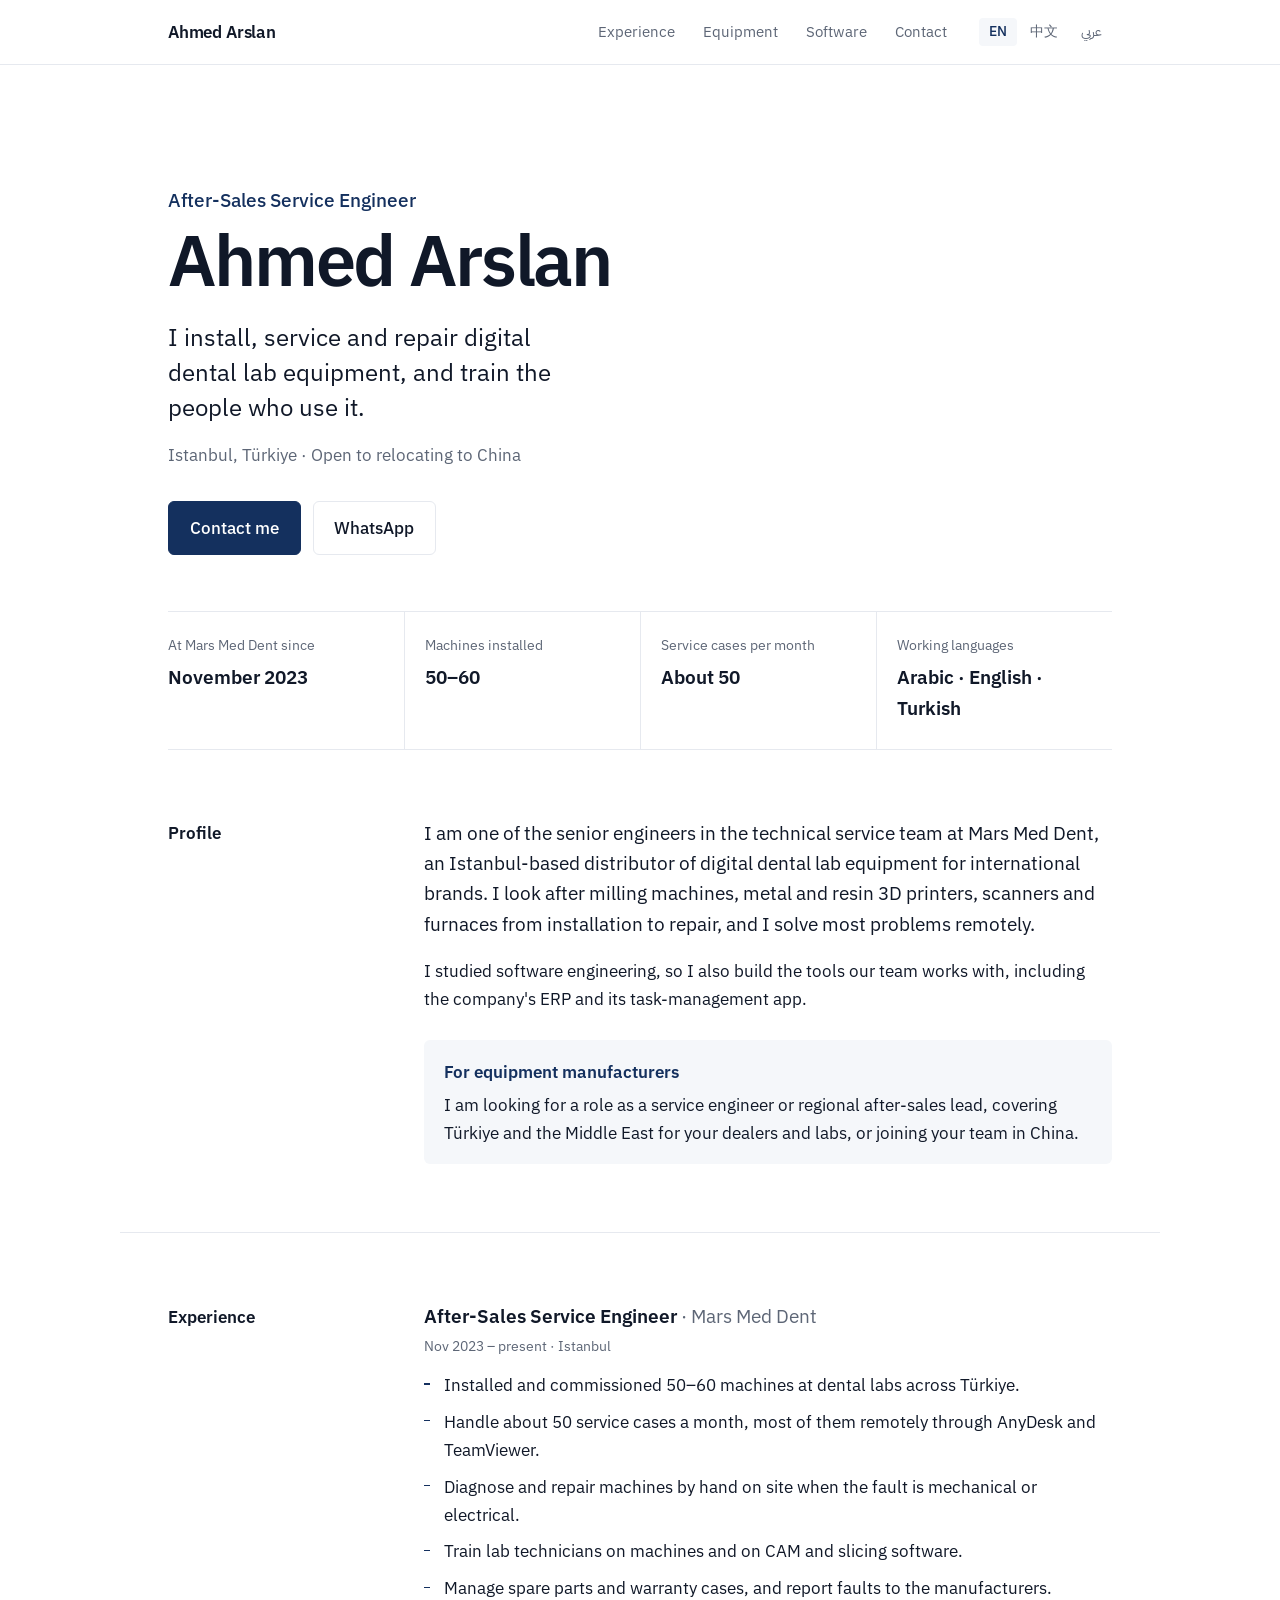
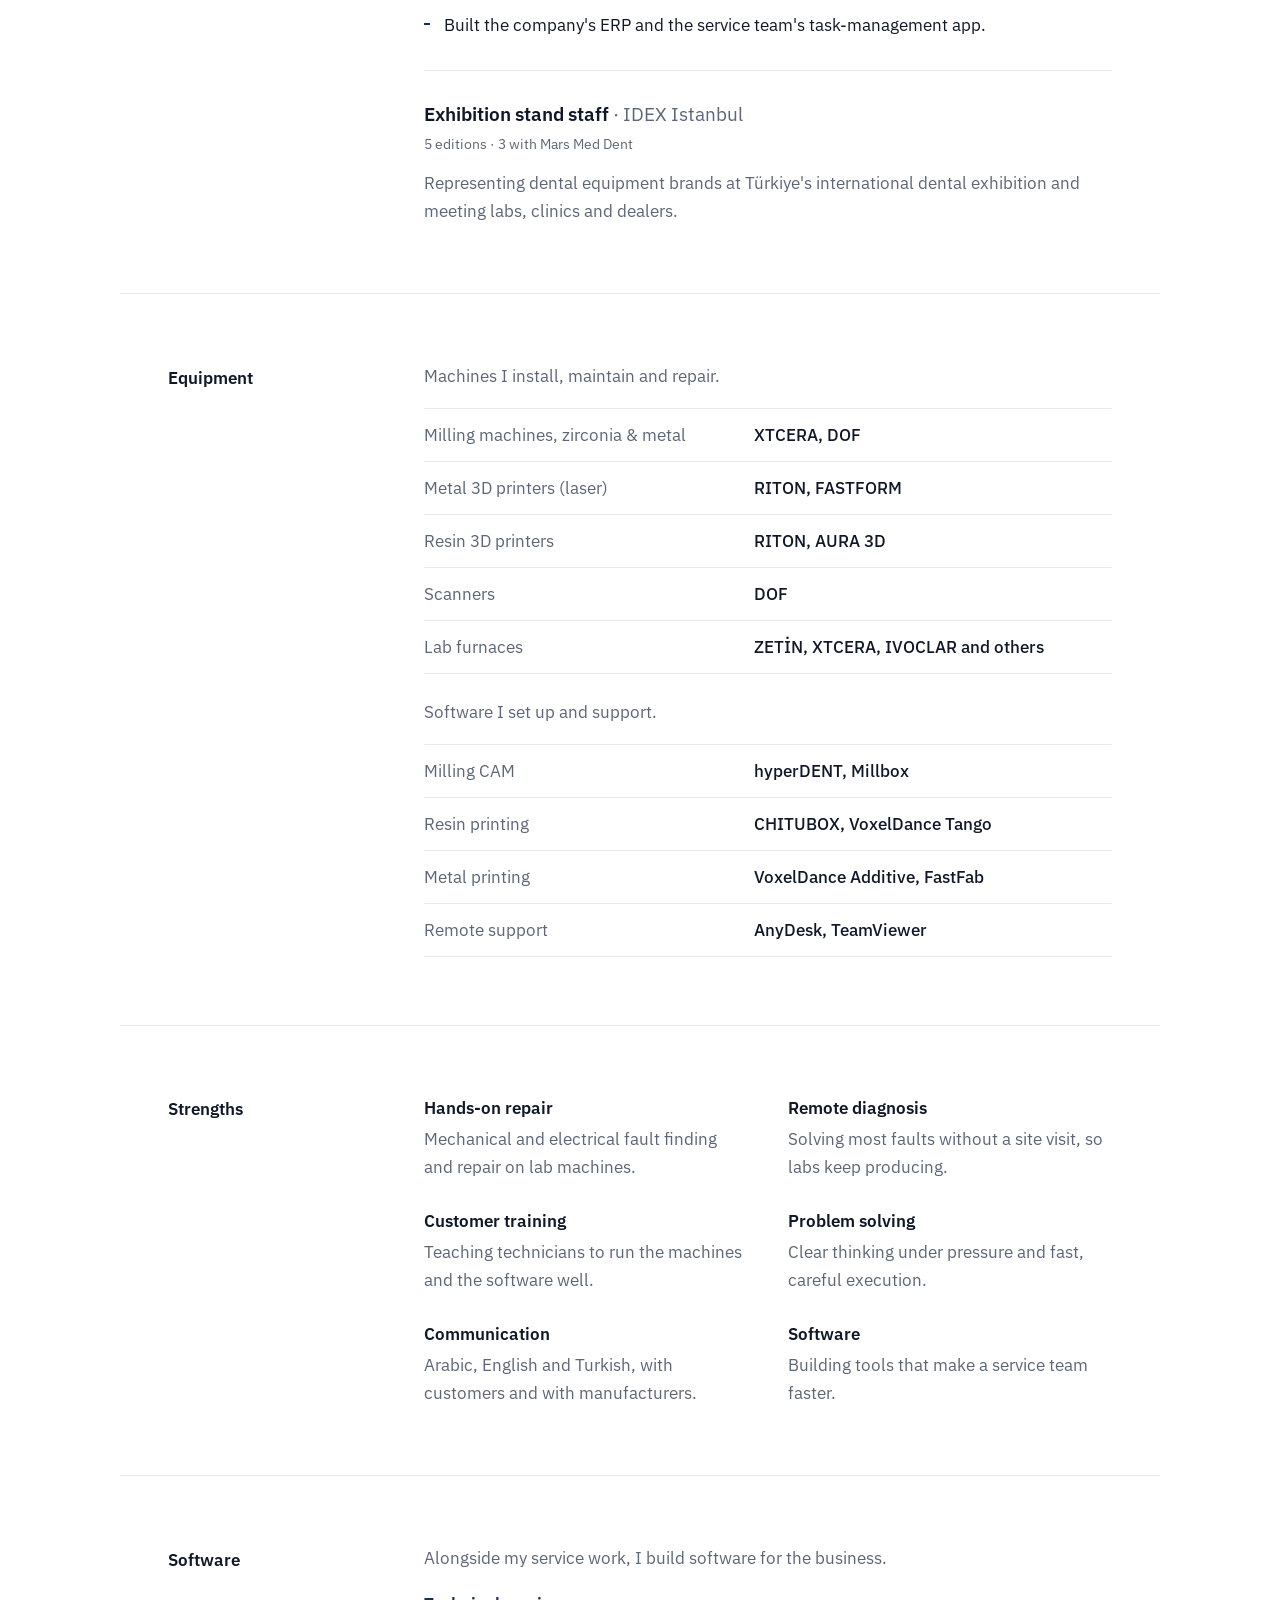
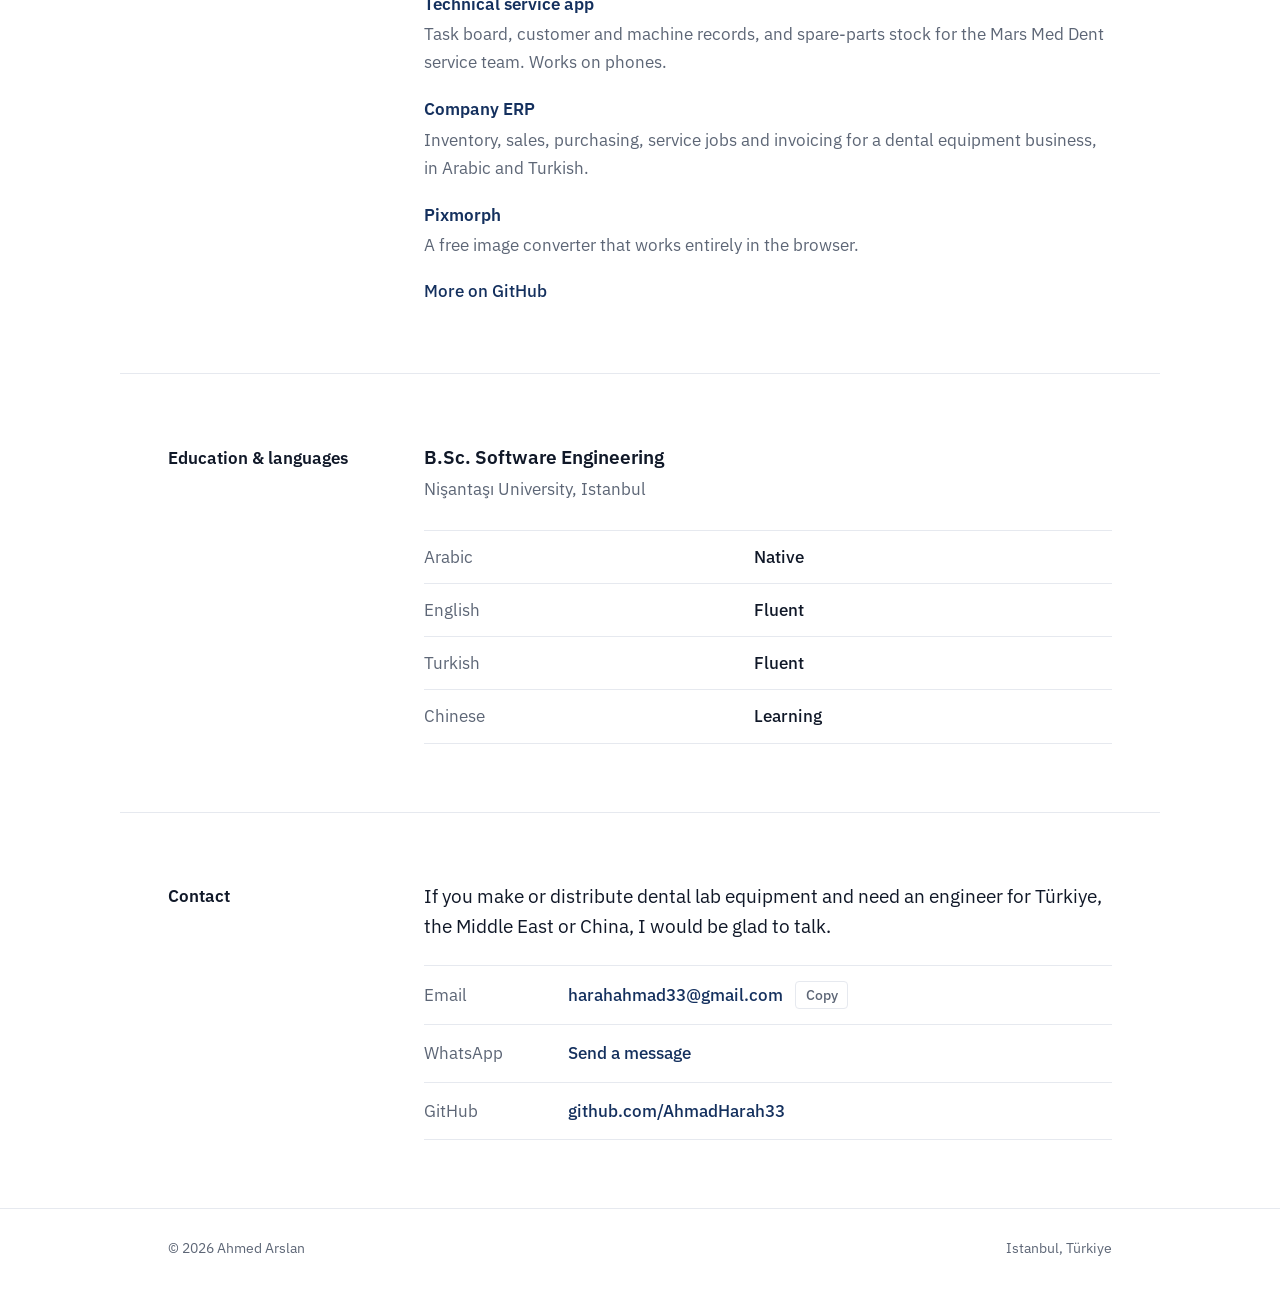
==== commit f44b9412: "Rebuild as a clean white one-page CV site Minimal layout for equipment manufacturers: profile, exper" ====
--- a/index.html
+++ b/index.html
@@ -3,290 +3,187 @@
 <head>
 <meta charset="utf-8">
 <meta name="viewport" content="width=device-width, initial-scale=1, viewport-fit=cover">
-<title>Ahmed Arslan · Dental Equipment Engineer</title>
-<meta name="description" content="Ahmed Arslan, after-sales engineer for digital dental equipment (CAD/CAM milling, metal and resin 3D printing, scanners, furnaces) and software engineer. Arabic, English, Turkish.">
-<link rel="icon" href="data:image/svg+xml,%3Csvg xmlns='http://www.w3.org/2000/svg' viewBox='0 0 32 32'%3E%3Crect width='32' height='32' rx='7' fill='%230a4bd6'/%3E%3Cpath d='M10 8c2.6 0 3.6 1.3 6 1.3S19.4 8 22 8c2.7 0 3.6 2.6 3.1 6-.3 2.6-1.5 3.9-2 6.4-.4 2.2-.9 3.9-2.1 3.9-1.6 0-1.8-3.4-2.6-5.6-.4-.9-1-1.3-1.5-1.3s-1.1.4-1.5 1.3c-.8 2.2-1 5.6-2.6 5.6-1.2 0-1.7-1.7-2.1-3.9-.5-2.5-1.7-3.8-2-6.4C6.4 10.6 7.3 8 10 8z' fill='%23fff'/%3E%3C/svg%3E">
+<title>Ahmed Arslan · After-Sales Service Engineer</title>
+<meta name="description" content="Ahmed Arslan, after-sales service engineer for digital dental lab equipment at Mars Med Dent, Istanbul. CAD/CAM milling, metal and resin 3D printing, scanners and furnaces. Arabic, English, Turkish.">
+<link rel="icon" href="data:image/svg+xml,%3Csvg xmlns='http://www.w3.org/2000/svg' viewBox='0 0 32 32'%3E%3Crect width='32' height='32' rx='7' fill='%2314305e'/%3E%3Ctext x='16' y='21.5' font-family='Arial,sans-serif' font-size='14' font-weight='700' fill='%23fff' text-anchor='middle'%3EAA%3C/text%3E%3C/svg%3E">
 <link rel="stylesheet" href="assets/css/site.css">
 </head>
 <body>
 
 <header class="top">
   <div class="wrap top__in">
-    <a class="mark" href="#top" aria-label="Ahmed Arslan, home">
-      <span class="mark__name">Ahmed Arslan</span>
-      <span class="mark__role" data-i18n="mark.role">Dental equipment engineer</span>
-    </a>
+    <a class="mark" href="#top">Ahmed Arslan</a>
     <nav class="nav" aria-label="Sections">
+      <a href="#experience" data-i18n="nav.experience">Experience</a>
       <a href="#equipment" data-i18n="nav.equipment">Equipment</a>
-      <a href="#method" data-i18n="nav.method">How I work</a>
       <a href="#software" data-i18n="nav.software">Software</a>
-      <a href="#about" data-i18n="nav.about">About</a>
-      <a href="#contact" class="nav__cta" data-i18n="nav.contact">Contact</a>
+      <a href="#contact" data-i18n="nav.contact">Contact</a>
     </nav>
     <div class="langs" role="group" aria-label="Language">
       <button type="button" data-lang="en" lang="en">EN</button>
       <button type="button" data-lang="zh" lang="zh-CN">中文</button>
       <button type="button" data-lang="ar" lang="ar">عربي</button>
-      <button type="button" data-lang="tr" lang="tr">TR</button>
     </div>
   </div>
 </header>
 
 <main id="top">
 
-  <!-- HERO -->
   <section class="hero wrap">
-    <div class="hero__text">
-      <p class="eyebrow" data-i18n="hero.eyebrow">After-sales engineer · Software engineer</p>
-      <h1 class="hero__title" data-i18n="hero.title">I keep digital dental labs running.</h1>
-      <p class="hero__lead" data-i18n="hero.lead">For three years at Mars Med Dent I have installed, serviced and repaired CAD/CAM mills, metal and resin 3D printers, scanners and furnaces. I solve most problems remotely, in Arabic, English or Turkish.</p>
-      <div class="hero__actions">
-        <a class="btn btn--solid" href="#contact" data-i18n="hero.cta">Get in touch</a>
-        <a class="btn" href="assets/cv.pdf" id="cv-link" hidden data-i18n="hero.cv">Download CV</a>
-      </div>
-      <p class="pitch">
-        <span class="pitch__k" data-i18n="pitch.k">For manufacturers</span>
-        <span data-i18n="pitch.v">I can be your after-sales engineer for dealers and labs in Türkiye and the Middle East, or join your team in China.</span>
-      </p>
+    <p class="hero__role" data-i18n="hero.role">After-Sales Service Engineer</p>
+    <h1 class="hero__name">Ahmed Arslan</h1>
+    <p class="hero__lead" data-i18n="hero.lead">I install, service and repair digital dental lab equipment, and train the people who use it.</p>
+    <p class="hero__place" data-i18n="hero.place">Istanbul, Türkiye · Open to relocating to China</p>
+    <div class="hero__actions">
+      <a class="btn btn--solid" href="#contact" data-i18n="hero.cta">Contact me</a>
+      <a class="btn" href="https://wa.me/message/A34QJDG2SCDAL1" target="_blank" rel="noopener">WhatsApp</a>
     </div>
+  </section>
 
-    <figure class="hero__photo ph ph--portrait" data-photo="assets/img/portrait.jpg">
-      <span class="crop crop--tl"></span><span class="crop crop--tr"></span><span class="crop crop--bl"></span><span class="crop crop--br"></span>
-      <div class="ph__empty" aria-hidden="true">
-        <svg viewBox="0 0 64 64" width="56" height="56"><circle cx="32" cy="24" r="11"/><path d="M12 56c2-11 10-17 20-17s18 6 20 17"/></svg>
-      </div>
-      <figcaption class="ph__cap"><span>Ahmed Arslan</span><span class="mono" data-i18n="hero.photoCap">Istanbul · Aleppo</span></figcaption>
-    </figure>
-
-    <dl class="stats">
-      <div><dt><span class="num">3</span><span class="unit" data-i18n="stats.yrsUnit">yrs</span></dt><dd data-i18n="stats.yrs">field &amp; remote service</dd></div>
-      <div><dt><span class="num">5</span></dt><dd data-i18n="stats.cats">equipment categories</dd></div>
-      <div><dt><span class="num">9</span></dt><dd data-i18n="stats.brands">brands supported</dd></div>
-      <div><dt><span class="num">3</span></dt><dd data-i18n="stats.langs">working languages</dd></div>
+  <section class="facts wrap" aria-label="Key facts">
+    <dl>
+      <div><dt data-i18n="f.sinceK">At Mars Med Dent since</dt><dd data-i18n="f.since">November 2023</dd></div>
+      <div><dt data-i18n="f.machinesK">Machines installed</dt><dd><span dir="ltr">50–60</span></dd></div>
+      <div><dt data-i18n="f.casesK">Service cases per month</dt><dd data-i18n="f.cases">About 50</dd></div>
+      <div><dt data-i18n="f.langsK">Working languages</dt><dd data-i18n="f.langs">Arabic · English · Turkish</dd></div>
     </dl>
   </section>
 
-  <!-- TIMELINE RULER -->
-  <section class="ruler wrap" aria-label="Timeline">
-    <div class="ruler__scale" aria-hidden="true"></div>
-    <ol class="ruler__marks">
-      <li><span class="mono">2004</span><span data-i18n="tl.born">Born in Aleppo, Syria</span></li>
-      <li><span class="mono">B.Sc.</span><span data-i18n="tl.uni">Software Engineering, Nişantaşı University, Istanbul</span></li>
-      <li><span class="mono">2023</span><span data-i18n="tl.mars">After-sales engineer, Mars Med Dent</span></li>
-      <li class="is-now"><span class="mono" data-i18n="tl.nowK">Now</span><span data-i18n="tl.now">Open to new roles, including in China</span></li>
-    </ol>
+  <section class="row wrap" id="profile">
+    <h2 class="row__label" data-i18n="s.profile">Profile</h2>
+    <div class="row__body">
+      <p class="lede" data-i18n="profile.p1">I am one of the senior engineers in the technical service team at Mars Med Dent, an Istanbul-based distributor of digital dental lab equipment for international brands. I look after milling machines, metal and resin 3D printers, scanners and furnaces from installation to repair, and I solve most problems remotely.</p>
+      <p data-i18n="profile.p2">I studied software engineering, so I also build the tools our team works with, including the company's ERP and its task-management app.</p>
+      <div class="note">
+        <p class="note__k" data-i18n="profile.forK">For equipment manufacturers</p>
+        <p data-i18n="profile.for">I am looking for a role as a service engineer or regional after-sales lead, covering Türkiye and the Middle East for your dealers and labs, or joining your team in China.</p>
+      </div>
+    </div>
   </section>
 
-  <!-- EQUIPMENT -->
-  <section class="sec wrap" id="equipment">
-    <header class="sec__head">
-      <p class="sec__k mono">01</p>
-      <h2 data-i18n="eq.title">Equipment I service</h2>
-      <p class="sec__lead" data-i18n="eq.lead">Installation, calibration, preventive maintenance and repair, on site and remotely.</p>
-    </header>
-
-    <div class="eq">
-      <article class="eq__card">
-        <svg class="ico" viewBox="0 0 48 48" aria-hidden="true"><rect x="6" y="6" width="36" height="36" rx="3"/><path d="M24 6v14M20 20h8l-1 6h-6zM24 26v4"/><path d="M14 36h20"/><circle cx="24" cy="33" r="1.5"/></svg>
-        <h3 data-i18n="eq.mill">Milling, zirconia &amp; metal</h3>
-        <p class="spec mono">Zr · PMMA · Co-Cr · Ti</p>
-        <ul class="brands"><li>XTCERA</li><li>DOF</li></ul>
-        <p class="eq__work" data-i18n="eq.millWork">Tool breakage and tool-length errors, spindle and axis calibration, CAM strategy problems.</p>
+  <section class="row wrap" id="experience">
+    <h2 class="row__label" data-i18n="s.experience">Experience</h2>
+    <div class="row__body">
+      <article class="job">
+        <header class="job__head">
+          <h3><span data-i18n="exp.role">After-Sales Service Engineer</span> <span class="job__org">· Mars Med Dent</span></h3>
+          <p class="job__when" data-i18n="exp.when">Nov 2023 – present · Istanbul</p>
+        </header>
+        <ul class="list">
+          <li data-i18n="exp.b1">Installed and commissioned 50–60 machines at dental labs across Türkiye.</li>
+          <li data-i18n="exp.b2">Handle about 50 service cases a month, most of them remotely through AnyDesk and TeamViewer.</li>
+          <li data-i18n="exp.b3">Diagnose and repair machines by hand on site when the fault is mechanical or electrical.</li>
+          <li data-i18n="exp.b4">Train lab technicians on machines and on CAM and slicing software.</li>
+          <li data-i18n="exp.b5">Manage spare parts and warranty cases, and report faults to the manufacturers.</li>
+          <li data-i18n="exp.b6">Built the company's ERP and the service team's task-management app.</li>
+        </ul>
       </article>
-      <article class="eq__card">
-        <svg class="ico" viewBox="0 0 48 48" aria-hidden="true"><rect x="6" y="6" width="36" height="36" rx="3"/><path d="M24 10l-6 20M24 10l6 20" stroke-dasharray="2 2"/><path d="M12 34h24v4H12z"/><circle cx="24" cy="10" r="2"/></svg>
-        <h3 data-i18n="eq.slm">Metal 3D printing (SLM)</h3>
-        <p class="spec mono">Co-Cr · Ti · Ar</p>
-        <ul class="brands"><li>RITON</li><li>FASTFORM</li></ul>
-        <p class="eq__work" data-i18n="eq.slmWork">Chamber oxygen and argon-flow alarms, recoater and platform levelling, build-file preparation.</p>
-      </article>
-      <article class="eq__card">
-        <svg class="ico" viewBox="0 0 48 48" aria-hidden="true"><rect x="10" y="6" width="28" height="36" rx="3"/><path d="M24 6v10M16 16h16"/><path d="M14 30h20l-2 6H16z"/><path d="M20 22h8v4h-8z"/></svg>
-        <h3 data-i18n="eq.resin">Resin 3D printing</h3>
-        <p class="spec mono">405 nm · LCD / DLP</p>
-        <ul class="brands"><li>RITON</li><li>AURA 3D</li></ul>
-        <p class="eq__work" data-i18n="eq.resinWork">Prints detaching from the plate, exposure tuning per resin, LCD and light-engine checks.</p>
-      </article>
-      <article class="eq__card">
-        <svg class="ico" viewBox="0 0 48 48" aria-hidden="true"><path d="M8 38h32"/><path d="M14 38V18l10-8 10 8v20"/><circle cx="24" cy="24" r="5"/><path d="M19 32h10"/></svg>
-        <h3 data-i18n="eq.scan">Scanners</h3>
-        <p class="spec mono" data-i18n="eq.scanSpec">Lab &amp; desktop</p>
-        <ul class="brands"><li>DOF</li></ul>
-        <p class="eq__work" data-i18n="eq.scanWork">Calibration, drivers and PC compatibility after system updates.</p>
-      </article>
-      <article class="eq__card">
-        <svg class="ico" viewBox="0 0 48 48" aria-hidden="true"><path d="M8 40h32V24a16 16 0 0 0-32 0z"/><path d="M16 40V26a8 8 0 0 1 16 0v14"/><path d="M22 16h4"/></svg>
-        <h3 data-i18n="eq.furnace">Sintering &amp; ceramic furnaces</h3>
-        <p class="spec mono">~1530 °C</p>
-        <ul class="brands"><li>ZETİN</li><li>XTCERA</li><li>IVOCLAR</li><li class="more" data-i18n="eq.more">+ others</li></ul>
-        <p class="eq__work" data-i18n="eq.furnaceWork">Program errors, thermocouple calibration, heating-element replacement.</p>
-      </article>
-      <article class="eq__card eq__card--sw">
-        <h3 data-i18n="sw.title">Lab software I configure</h3>
-        <dl class="sw">
-          <dt data-i18n="sw.cam">Milling CAM</dt><dd>hyperDENT · Millbox</dd>
-          <dt data-i18n="sw.resin">Resin slicing</dt><dd>CHITUBOX · VoxelDance Tango</dd>
-          <dt data-i18n="sw.metal">Metal build prep</dt><dd>VoxelDance Additive · FastFab</dd>
-        </dl>
+      <article class="job">
+        <header class="job__head">
+          <h3><span data-i18n="idex.role">Exhibition stand staff</span> <span class="job__org">· IDEX Istanbul</span></h3>
+          <p class="job__when" data-i18n="idex.when">5 editions · 3 with Mars Med Dent</p>
+        </header>
+        <p class="muted" data-i18n="idex.d">Representing dental equipment brands at Türkiye's international dental exhibition and meeting labs, clinics and dealers.</p>
       </article>
     </div>
   </section>
 
-  <!-- METHOD -->
-  <section class="sec sec--band" id="method">
-    <div class="wrap">
-      <header class="sec__head">
-        <p class="sec__k mono">02</p>
-        <h2 data-i18n="m.title">How I solve a problem</h2>
-        <p class="sec__lead" data-i18n="m.lead">Remote first, so the lab loses hours instead of days. On site when the fault is mechanical.</p>
-      </header>
-      <ol class="steps">
-        <li>
-          <h3 data-i18n="m.s1">Connect</h3>
-          <p data-i18n="m.s1d">Remote session to the lab PC and the machine.</p>
-        </li>
-        <li>
-          <h3 data-i18n="m.s2">Diagnose</h3>
-          <p data-i18n="m.s2d">Read logs, error codes and parameters, and reproduce the fault with the lab technician.</p>
-        </li>
-        <li>
-          <h3 data-i18n="m.s3">Fix</h3>
-          <p data-i18n="m.s3d">Correct settings, calibrate, update firmware or software. Guide part replacement, or repair on site.</p>
-        </li>
-        <li>
-          <h3 data-i18n="m.s4">Document</h3>
-          <p data-i18n="m.s4d">Record the case and the solution so the next one is faster.</p>
-        </li>
-      </ol>
+  <section class="row wrap" id="equipment">
+    <h2 class="row__label" data-i18n="s.equipment">Equipment</h2>
+    <div class="row__body">
+      <p class="muted intro" data-i18n="eq.intro">Machines I install, maintain and repair.</p>
+      <table class="spec">
+        <tbody>
+          <tr><th scope="row" data-i18n="eq.mill">Milling machines, zirconia &amp; metal</th><td>XTCERA, DOF</td></tr>
+          <tr><th scope="row" data-i18n="eq.slm">Metal 3D printers (laser)</th><td>RITON, FASTFORM</td></tr>
+          <tr><th scope="row" data-i18n="eq.resin">Resin 3D printers</th><td>RITON, AURA 3D</td></tr>
+          <tr><th scope="row" data-i18n="eq.scan">Scanners</th><td>DOF</td></tr>
+          <tr><th scope="row" data-i18n="eq.furnace">Lab furnaces</th><td><span>ZETİN, XTCERA, IVOCLAR</span> <span data-i18n="eq.others">and others</span></td></tr>
+        </tbody>
+      </table>
+      <p class="muted intro" data-i18n="sw.intro">Software I set up and support.</p>
+      <table class="spec">
+        <tbody>
+          <tr><th scope="row" data-i18n="sw.cam">Milling CAM</th><td>hyperDENT, Millbox</td></tr>
+          <tr><th scope="row" data-i18n="sw.resin">Resin printing</th><td>CHITUBOX, VoxelDance Tango</td></tr>
+          <tr><th scope="row" data-i18n="sw.metal">Metal printing</th><td>VoxelDance Additive, FastFab</td></tr>
+          <tr><th scope="row" data-i18n="sw.remote">Remote support</th><td>AnyDesk, TeamViewer</td></tr>
+        </tbody>
+      </table>
     </div>
   </section>
 
-  <!-- PHOTOS -->
-  <section class="sec wrap" id="lab" aria-labelledby="lab-title">
-    <header class="sec__head">
-      <p class="sec__k mono">03</p>
-      <h2 id="lab-title" data-i18n="ph.title">In the lab</h2>
-    </header>
-    <div class="gallery">
-      <figure class="ph ph--wide" data-photo="assets/img/work-1.jpg"><div class="ph__empty" aria-hidden="true"><svg viewBox="0 0 48 48" width="40" height="40"><rect x="6" y="10" width="36" height="28" rx="3"/><circle cx="24" cy="24" r="7"/><path d="M17 10l3-4h8l3 4"/></svg></div><figcaption class="ph__cap" data-i18n="ph.c1">On site at a customer lab</figcaption></figure>
-      <figure class="ph" data-photo="assets/img/work-2.jpg"><div class="ph__empty" aria-hidden="true"><svg viewBox="0 0 48 48" width="40" height="40"><rect x="6" y="10" width="36" height="28" rx="3"/><circle cx="24" cy="24" r="7"/><path d="M17 10l3-4h8l3 4"/></svg></div><figcaption class="ph__cap" data-i18n="ph.c2">Milling machine service</figcaption></figure>
-      <figure class="ph" data-photo="assets/img/work-3.jpg"><div class="ph__empty" aria-hidden="true"><svg viewBox="0 0 48 48" width="40" height="40"><rect x="6" y="10" width="36" height="28" rx="3"/><circle cx="24" cy="24" r="7"/><path d="M17 10l3-4h8l3 4"/></svg></div><figcaption class="ph__cap" data-i18n="ph.c3">Remote support session</figcaption></figure>
-      <figure class="ph" data-photo="assets/img/work-4.jpg"><div class="ph__empty" aria-hidden="true"><svg viewBox="0 0 48 48" width="40" height="40"><rect x="6" y="10" width="36" height="28" rx="3"/><circle cx="24" cy="24" r="7"/><path d="M17 10l3-4h8l3 4"/></svg></div><figcaption class="ph__cap" data-i18n="ph.c4">Metal 3D printer</figcaption></figure>
-      <figure class="ph" data-photo="assets/img/work-5.jpg"><div class="ph__empty" aria-hidden="true"><svg viewBox="0 0 48 48" width="40" height="40"><rect x="6" y="10" width="36" height="28" rx="3"/><circle cx="24" cy="24" r="7"/><path d="M17 10l3-4h8l3 4"/></svg></div><figcaption class="ph__cap" data-i18n="ph.c5">Resin printing</figcaption></figure>
-      <figure class="ph ph--wide" data-photo="assets/img/work-6.jpg"><div class="ph__empty" aria-hidden="true"><svg viewBox="0 0 48 48" width="40" height="40"><rect x="6" y="10" width="36" height="28" rx="3"/><circle cx="24" cy="24" r="7"/><path d="M17 10l3-4h8l3 4"/></svg></div><figcaption class="ph__cap" data-i18n="ph.c6">Furnace installation</figcaption></figure>
+  <section class="row wrap" id="strengths">
+    <h2 class="row__label" data-i18n="s.strengths">Strengths</h2>
+    <div class="row__body">
+      <ul class="cols">
+        <li><h3 data-i18n="st.repair">Hands-on repair</h3><p data-i18n="st.repairD">Mechanical and electrical fault finding and repair on lab machines.</p></li>
+        <li><h3 data-i18n="st.remote">Remote diagnosis</h3><p data-i18n="st.remoteD">Solving most faults without a site visit, so labs keep producing.</p></li>
+        <li><h3 data-i18n="st.train">Customer training</h3><p data-i18n="st.trainD">Teaching technicians to run the machines and the software well.</p></li>
+        <li><h3 data-i18n="st.problem">Problem solving</h3><p data-i18n="st.problemD">Clear thinking under pressure and fast, careful execution.</p></li>
+        <li><h3 data-i18n="st.comm">Communication</h3><p data-i18n="st.commD">Arabic, English and Turkish, with customers and with manufacturers.</p></li>
+        <li><h3 data-i18n="st.soft">Software</h3><p data-i18n="st.softD">Building tools that make a service team faster.</p></li>
+      </ul>
     </div>
   </section>
 
-  <!-- SOFTWARE -->
-  <section class="sec wrap" id="software">
-    <header class="sec__head">
-      <p class="sec__k mono">04</p>
-      <h2 data-i18n="p.title">Software I build</h2>
-      <p class="sec__lead" data-i18n="p.lead">I'm a software engineer too. These are tools I built for the service team and the business, and products of my own.</p>
-    </header>
-    <div class="projects">
-      <article class="proj">
-        <p class="proj__type mono" data-i18n="p.work">Work tool</p>
-        <h3>Mars Technical Support</h3>
-        <p data-i18n="p.mars">Internal platform for the Mars Med Dent service team: customers and their machines, spare-parts stock, and engineer tasks on a Kanban board. Installable on phones, self-hosted.</p>
-        <p class="proj__stack mono">Next.js · TypeScript · Supabase · PWA</p>
-        <a class="proj__link" href="https://github.com/AhmadHarah33/ahmad-arslan" target="_blank" rel="noopener">GitHub ↗</a>
-      </article>
-      <article class="proj">
-        <p class="proj__type mono" data-i18n="p.work">Work tool</p>
-        <h3>Dentec ERP</h3>
-        <p data-i18n="p.erp">ERP for a dental equipment business: inventory, sales, purchasing, service jobs and invoicing. Arabic-first, Turkish-ready.</p>
-        <p class="proj__stack mono">Next.js 15 · React 19 · PostgreSQL</p>
-        <a class="proj__link" href="https://github.com/AhmadHarah33/dentec-erp" target="_blank" rel="noopener">GitHub ↗</a>
-      </article>
-      <article class="proj">
-        <p class="proj__type mono" data-i18n="p.product">Product</p>
-        <h3>Pixmorph</h3>
-        <p data-i18n="p.pix">Image converter that runs entirely in the browser: HEIC, JPG, PNG, WebP, AVIF and PDF. No file is ever uploaded.</p>
-        <p class="proj__stack mono">Next.js · Web Workers · pdf.js</p>
-        <span class="proj__links"><a class="proj__link" href="https://pixmorph.app" target="_blank" rel="noopener">pixmorph.app ↗</a><a class="proj__link" href="https://github.com/AhmadHarah33/Pixmorph" target="_blank" rel="noopener">GitHub ↗</a></span>
-      </article>
-      <article class="proj">
-        <p class="proj__type mono" data-i18n="p.work">Work tool</p>
-        <h3 data-i18n="p.webName">DENTEC Website</h3>
-        <p data-i18n="p.web">Product website for DENTEC dental equipment in English, Turkish and Arabic, with an admin panel.</p>
-        <p class="proj__stack mono">React · Vite · Tailwind</p>
-        <a class="proj__link" href="https://github.com/AhmadHarah33/DENTEC-WEB" target="_blank" rel="noopener">GitHub ↗</a>
-      </article>
-      <article class="proj">
-        <p class="proj__type mono" data-i18n="p.work">Work tool</p>
-        <h3 data-i18n="p.expoName">Mars Med Dent Exhibition</h3>
-        <p data-i18n="p.expo">Product search and categorization app for the Mars Med Dent exhibition stand.</p>
-        <p class="proj__stack mono">React · Vite · TypeScript</p>
-        <a class="proj__link" href="https://github.com/AhmadHarah33/Mars" target="_blank" rel="noopener">GitHub ↗</a>
-      </article>
-      <article class="proj">
-        <p class="proj__type mono" data-i18n="p.personal">Personal</p>
-        <h3 data-i18n="p.finName">Finance Tracker</h3>
-        <p data-i18n="p.fin">Offline-first expense tracker for the iPhone home screen, with receipt-QR scanning and monthly budgets.</p>
-        <p class="proj__stack mono">Next.js · IndexedDB · PWA</p>
-        <a class="proj__link" href="https://github.com/AhmadHarah33/finance-tracker" target="_blank" rel="noopener">GitHub ↗</a>
-      </article>
+  <section class="row wrap" id="software">
+    <h2 class="row__label" data-i18n="s.software">Software</h2>
+    <div class="row__body">
+      <p class="muted intro" data-i18n="p.intro">Alongside my service work, I build software for the business.</p>
+      <ul class="projects">
+        <li>
+          <h3><a href="https://github.com/AhmadHarah33/ahmad-arslan" target="_blank" rel="noopener" data-i18n="p.marsName">Technical service app</a></h3>
+          <p data-i18n="p.mars">Task board, customer and machine records, and spare-parts stock for the Mars Med Dent service team. Works on phones.</p>
+        </li>
+        <li>
+          <h3><a href="https://github.com/AhmadHarah33/dentec-erp" target="_blank" rel="noopener" data-i18n="p.erpName">Company ERP</a></h3>
+          <p data-i18n="p.erp">Inventory, sales, purchasing, service jobs and invoicing for a dental equipment business, in Arabic and Turkish.</p>
+        </li>
+        <li>
+          <h3><a href="https://pixmorph.app" target="_blank" rel="noopener">Pixmorph</a></h3>
+          <p data-i18n="p.pix">A free image converter that works entirely in the browser.</p>
+        </li>
+      </ul>
+      <p class="more"><a href="https://github.com/AhmadHarah33" target="_blank" rel="noopener" data-i18n="p.gh">More on GitHub</a></p>
     </div>
   </section>
 
-  <!-- ABOUT -->
-  <section class="sec sec--band" id="about">
-    <div class="wrap about">
-      <header class="sec__head">
-        <p class="sec__k mono">05</p>
-        <h2 data-i18n="a.title">About</h2>
-      </header>
-      <div class="about__grid">
-        <div class="about__col">
-          <h3 class="label" data-i18n="a.exp">Experience</h3>
-          <div class="entry">
-            <p class="entry__when mono" data-i18n="a.expWhen">2023 – present</p>
-            <p class="entry__what"><span data-i18n="a.expRole">After-sales engineer</span> · Mars Med Dent</p>
-            <p class="entry__note" data-i18n="a.expNote">Installation, service and repair of digital dental equipment for labs and clinics; remote support; internal software for the service team.</p>
-          </div>
-          <h3 class="label" data-i18n="a.edu">Education</h3>
-          <div class="entry">
-            <p class="entry__what" data-i18n="a.eduDeg">B.Sc. Software Engineering</p>
-            <p class="entry__note" data-i18n="a.eduSchool">Nişantaşı University, Istanbul</p>
-          </div>
-        </div>
-        <div class="about__col">
-          <h3 class="label" data-i18n="a.langs">Languages</h3>
-          <ul class="langbars">
-            <li><span lang="ar">العربية</span><span class="mono" data-i18n="a.ar">Arabic · native</span><i style="--v:100%"></i></li>
-            <li><span>English</span><span class="mono" data-i18n="a.en">English · fluent</span><i style="--v:90%"></i></li>
-            <li><span lang="tr">Türkçe</span><span class="mono" data-i18n="a.tr">Turkish · fluent</span><i style="--v:90%"></i></li>
-          </ul>
-          <h3 class="label" data-i18n="a.base">Based in</h3>
-          <p class="entry__what" data-i18n="a.baseV">Türkiye · Syria</p>
-          <p class="entry__note" data-i18n="a.reloc">Open to relocating to China.</p>
-        </div>
+  <section class="row wrap" id="education">
+    <h2 class="row__label" data-i18n="s.education">Education &amp; languages</h2>
+    <div class="row__body">
+      <div class="edu">
+        <h3 data-i18n="edu.deg">B.Sc. Software Engineering</h3>
+        <p class="muted" data-i18n="edu.school">Nişantaşı University, Istanbul</p>
       </div>
+      <table class="spec">
+        <tbody>
+          <tr><th scope="row" data-i18n="l.ar">Arabic</th><td data-i18n="l.native">Native</td></tr>
+          <tr><th scope="row" data-i18n="l.en">English</th><td data-i18n="l.fluent">Fluent</td></tr>
+          <tr><th scope="row" data-i18n="l.tr">Turkish</th><td data-i18n="l.fluent">Fluent</td></tr>
+          <tr><th scope="row" data-i18n="l.zh">Chinese</th><td data-i18n="l.learning">Learning</td></tr>
+        </tbody>
+      </table>
     </div>
   </section>
 
-  <!-- CONTACT -->
-  <section class="sec wrap contact" id="contact">
-    <header class="sec__head">
-      <p class="sec__k mono">06</p>
-      <h2 data-i18n="c.title">Let's work together</h2>
-      <p class="sec__lead" data-i18n="c.lead">Tell me about your equipment and your markets.</p>
-    </header>
-    <dl class="contact__list" id="contact-list">
-      <div data-contact="email"><dt data-i18n="c.email">Email</dt><dd></dd></div>
-      <div data-contact="wechat"><dt data-i18n="c.wechat">WeChat</dt><dd></dd></div>
-      <div data-contact="whatsapp"><dt>WhatsApp</dt><dd></dd></div>
-      <div data-contact="linkedin"><dt data-i18n="c.linkedin">LinkedIn</dt><dd></dd></div>
-      <div data-contact="github"><dt>GitHub</dt><dd></dd></div>
-    </dl>
+  <section class="row wrap contact" id="contact">
+    <h2 class="row__label" data-i18n="s.contact">Contact</h2>
+    <div class="row__body">
+      <p class="lede" data-i18n="c.lead">If you make or distribute dental lab equipment and need an engineer for Türkiye, the Middle East or China, I would be glad to talk.</p>
+      <dl class="contact__list">
+        <div><dt data-i18n="c.email">Email</dt><dd><a href="mailto:harahahmad33@gmail.com" id="email">harahahmad33@gmail.com</a> <button type="button" class="copy" data-copy="harahahmad33@gmail.com" data-i18n="c.copy">Copy</button></dd></div>
+        <div><dt>WhatsApp</dt><dd><a href="https://wa.me/message/A34QJDG2SCDAL1" target="_blank" rel="noopener" data-i18n="c.wa">Send a message</a></dd></div>
+        <div><dt>GitHub</dt><dd><a href="https://github.com/AhmadHarah33" target="_blank" rel="noopener">github.com/AhmadHarah33</a></dd></div>
+      </dl>
+    </div>
   </section>
 </main>
 
 <footer class="foot">
   <div class="wrap foot__in">
     <p>© <span id="year">2026</span> Ahmed Arslan</p>
-    <p><a href="terminal/" class="mono" data-i18n="f.term">Prefer a terminal? →</a></p>
+    <p data-i18n="foot.place">Istanbul, Türkiye</p>
   </div>
 </footer>
 
--- a/assets/css/site.css
+++ b/assets/css/site.css
@@ -1,5 +1,6 @@
-/* Layout: a precision spec sheet — 1160px column, hairline rules, crop marks and a measuring ruler
-   as the only ornament; equipment set out like a product catalogue. Logical properties throughout for Arabic RTL. */
+/* Layout: a calm one-page CV. White page, 1040px column; each section is a row with its label on the
+   left and content on the right, divided by hairlines. One navy accent. White mode only, by choice.
+   Logical properties throughout so Arabic mirrors correctly. */
 
 @font-face { font-family: "Plex Sans"; font-weight: 400; font-display: swap; src: url(../fonts/ibm-plex-sans-latin-400-normal.woff2) format("woff2"); unicode-range: U+0000-00FF, U+0131, U+0152-0153, U+02BB-02BC, U+02C6, U+02DA, U+02DC, U+0304, U+0308, U+0329, U+2000-206F, U+20AC, U+2122, U+2191, U+2193, U+2212, U+2215, U+FEFF, U+FFFD; }
 @font-face { font-family: "Plex Sans"; font-weight: 500; font-display: swap; src: url(../fonts/ibm-plex-sans-latin-500-normal.woff2) format("woff2"); unicode-range: U+0000-00FF, U+0131, U+0152-0153, U+02BB-02BC, U+02C6, U+02DA, U+02DC, U+0304, U+0308, U+0329, U+2000-206F, U+20AC, U+2122, U+2191, U+2193, U+2212, U+2215, U+FEFF, U+FFFD; }
@@ -9,381 +10,217 @@
 @font-face { font-family: "Plex Sans"; font-weight: 600; font-display: swap; src: url(../fonts/ibm-plex-sans-latin-ext-600-normal.woff2) format("woff2"); unicode-range: U+0100-02BA, U+02BD-02C5, U+02C7-02CC, U+02CE-02D7, U+02DD-02FF, U+1E00-1EFF, U+2020, U+20A0-20AB, U+20AD-20C0, U+2113, U+2C60-2C7F, U+A720-A7FF; }
 @font-face { font-family: "Plex Sans Arabic"; font-weight: 400; font-display: swap; src: url(../fonts/ibm-plex-sans-arabic-arabic-400-normal.woff2) format("woff2"); unicode-range: U+0600-06FF, U+0750-077F, U+0870-08FF, U+200C-200E, U+2010-2011, U+204F, U+2E41, U+FB50-FDFF, U+FE70-FEFC; }
 @font-face { font-family: "Plex Sans Arabic"; font-weight: 600; font-display: swap; src: url(../fonts/ibm-plex-sans-arabic-arabic-600-normal.woff2) format("woff2"); unicode-range: U+0600-06FF, U+0750-077F, U+0870-08FF, U+200C-200E, U+2010-2011, U+204F, U+2E41, U+FB50-FDFF, U+FE70-FEFC; }
-@font-face { font-family: "Plex Mono"; font-weight: 400; font-display: swap; src: url(../fonts/ibm-plex-mono-latin-400-normal.woff2) format("woff2"); unicode-range: U+0000-00FF, U+0131, U+0152-0153, U+2000-206F, U+20AC, U+2122, U+2212; }
-@font-face { font-family: "Plex Mono"; font-weight: 500; font-display: swap; src: url(../fonts/ibm-plex-mono-latin-500-normal.woff2) format("woff2"); unicode-range: U+0000-00FF, U+0131, U+0152-0153, U+2000-206F, U+20AC, U+2122, U+2212; }
-@font-face { font-family: "Plex Mono"; font-weight: 400; font-display: swap; src: url(../fonts/ibm-plex-mono-latin-ext-400-normal.woff2) format("woff2"); unicode-range: U+0100-02BA, U+1E00-1EFF, U+2020, U+20A0-20C0, U+2113; }
 
 :root {
-  --bg: #fbfcfd;         /* zirconia white, cool */
-  --surface: #ffffff;
-  --band: #eef2f7;
-  --ink: #0d1a2c;        /* navy ink */
-  --muted: #536077;
-  --line: #d9e0ea;
-  --accent: #0a4bd6;     /* instrument blue */
-  --accent-ink: #ffffff;
-  --signal: #e8590c;     /* calibration-mark orange, tiny doses only */
+  --bg: #ffffff;
+  --ink: #101828;
+  --muted: #5d6676;
+  --line: #e6e9ef;
+  --soft: #f5f7fa;
+  --navy: #14305e;
+  --navy-hover: #0d2247;
 
   --cjk: "PingFang SC", "Hiragino Sans GB", "Microsoft YaHei", "Noto Sans SC", "Source Han Sans SC";
-  --sans: "Plex Sans", "Plex Sans Arabic", system-ui, -apple-system, "Segoe UI", Roboto, var(--cjk), sans-serif;
-  --mono: "Plex Mono", ui-monospace, "SF Mono", Menlo, Consolas, monospace;
-
-  --step--1: clamp(.78rem, .76rem + .1vw, .84rem);
-  --step-0: clamp(.98rem, .95rem + .15vw, 1.06rem);
-  --step-1: clamp(1.15rem, 1.08rem + .3vw, 1.3rem);
-  --step-2: clamp(1.5rem, 1.3rem + .9vw, 2.1rem);
-  --step-3: clamp(2.1rem, 1.6rem + 2.6vw, 4rem);
-
-  --gutter: clamp(16px, 4vw, 40px);
+  --sans: "Plex Sans", system-ui, -apple-system, "Segoe UI", Roboto, var(--cjk), sans-serif;
+
+  --t-sm: .875rem;
+  --t-base: 1.0625rem;
+  --t-md: 1.1875rem;
+  --t-lg: clamp(1.25rem, 1.1rem + .6vw, 1.5rem);
+  --t-xl: clamp(2.6rem, 1.8rem + 3.6vw, 4.5rem);
+
+  --gutter: clamp(16px, 5vw, 48px);
   color-scheme: light;
 }
-@media (prefers-color-scheme: dark) {
-  :root:not([data-theme="light"]) {
-    --bg: #0b1220; --surface: #101a2c; --band: #0e1727; --ink: #e7edf6; --muted: #98a6bd;
-    --line: #22314a; --accent: #6f9bff; --accent-ink: #07101f; --signal: #ff8a4c;
-    color-scheme: dark;
-  }
-}
-:root[data-theme="dark"] {
-  --bg: #0b1220; --surface: #101a2c; --band: #0e1727; --ink: #e7edf6; --muted: #98a6bd;
-  --line: #22314a; --accent: #6f9bff; --accent-ink: #07101f; --signal: #ff8a4c;
-  color-scheme: dark;
-}
-
-/* script-specific type */
 :lang(zh) { --sans: "Plex Sans", var(--cjk), system-ui, sans-serif; }
 :lang(ar) { --sans: "Plex Sans Arabic", "Plex Sans", "Geeza Pro", "Segoe UI", Tahoma, sans-serif; }
 
 * { box-sizing: border-box; }
 [hidden] { display: none !important; }
-html { scroll-behavior: smooth; scroll-padding-top: 84px; -webkit-text-size-adjust: 100%; }
+html { scroll-behavior: smooth; scroll-padding-top: 80px; -webkit-text-size-adjust: 100%; background: var(--bg); }
 body {
   margin: 0;
   background: var(--bg);
   color: var(--ink);
-  font: 400 var(--step-0)/1.6 var(--sans);
+  font: 400 var(--t-base)/1.65 var(--sans);
   -webkit-font-smoothing: antialiased;
 }
-html:lang(zh) body { line-height: 1.75; }
-html:lang(ar) body { line-height: 1.8; }
-img { max-width: 100%; display: block; }
-a { color: inherit; }
+html:lang(zh) body { line-height: 1.8; }
+html:lang(ar) body { line-height: 1.85; }
 h1, h2, h3 { margin: 0; font-weight: 600; text-wrap: balance; }
 p { margin: 0; }
-.mono { font-family: var(--mono); letter-spacing: 0; }
-:focus-visible { outline: 2px solid var(--accent); outline-offset: 3px; border-radius: 2px; }
-
-.wrap { width: 100%; max-width: 1160px; margin-inline: auto; padding-inline: var(--gutter); }
-
-/* ---------- header ---------- */
+a { color: var(--navy); text-decoration: none; }
+a:hover { text-decoration: underline; text-underline-offset: 3px; }
+:focus-visible { outline: 2px solid var(--navy); outline-offset: 3px; border-radius: 2px; }
+.muted { color: var(--muted); }
+
+.wrap { width: 100%; max-width: 1040px; margin-inline: auto; padding-inline: var(--gutter); }
+
+/* header */
 .top {
   position: sticky;
   top: env(safe-area-inset-top, 0px);
   z-index: 10;
-  background: color-mix(in srgb, var(--bg) 88%, transparent);
-  backdrop-filter: saturate(1.4) blur(10px);
-  -webkit-backdrop-filter: saturate(1.4) blur(10px);
+  background: rgba(255, 255, 255, .92);
+  backdrop-filter: blur(8px);
+  -webkit-backdrop-filter: blur(8px);
   border-block-end: 1px solid var(--line);
 }
-.top__in { display: flex; align-items: center; gap: 1.5rem; min-height: 64px; }
-.mark { display: flex; flex-direction: column; text-decoration: none; line-height: 1.15; }
-.mark__name { font-weight: 600; letter-spacing: -.01em; }
-.mark__role { font-size: var(--step--1); color: var(--muted); }
-.nav { display: flex; gap: 1.4rem; margin-inline-start: auto; font-size: .92rem; }
-.nav a { text-decoration: none; color: var(--muted); }
-.nav a:hover { color: var(--ink); }
-.nav .nav__cta { color: var(--accent); font-weight: 500; }
-.langs { display: flex; border: 1px solid var(--line); border-radius: 6px; overflow: hidden; }
+.top__in { display: flex; align-items: center; gap: 2rem; min-height: 64px; }
+.mark { font-weight: 600; color: var(--ink); letter-spacing: -.01em; }
+.mark:hover { text-decoration: none; }
+.nav { display: flex; gap: 1.75rem; margin-inline-start: auto; font-size: .95rem; }
+.nav a { color: var(--muted); }
+.nav a:hover { color: var(--ink); text-decoration: none; }
+.langs { display: flex; gap: .25rem; }
 .langs button {
-  font: 500 .8rem/1 var(--sans);
-  font-family: var(--sans);
-  padding: .5rem .6rem;
+  font: 500 .85rem/1 var(--sans);
+  padding: .45rem .6rem;
   border: 0;
+  border-radius: 4px;
   background: transparent;
   color: var(--muted);
   cursor: pointer;
 }
-.langs button + button { border-inline-start: 1px solid var(--line); }
-.langs button[aria-pressed="true"] { background: var(--ink); color: var(--bg); }
+.langs button:hover { color: var(--ink); }
+.langs button[aria-pressed="true"] { color: var(--navy); background: var(--soft); }
 .langs button:lang(zh) { font-family: var(--cjk), sans-serif; }
 .langs button:lang(ar) { font-family: "Plex Sans Arabic", Tahoma, sans-serif; }
-
-@media (max-width: 860px) {
+@media (max-width: 760px) {
   .nav { display: none; }
   .langs { margin-inline-start: auto; }
 }
 
-/* ---------- hero ---------- */
-.hero {
-  display: grid;
-  grid-template-columns: minmax(0, 7fr) minmax(0, 4fr);
-  gap: 2.5rem 4rem;
-  padding-block: clamp(2.5rem, 6vw, 5.5rem) 2.5rem;
-  align-items: start;
-}
-.eyebrow {
-  font-size: var(--step--1);
-  color: var(--accent);
-  font-weight: 500;
-  letter-spacing: .04em;
-  text-transform: uppercase;
-  margin-block-end: 1.1rem;
-}
-html:lang(zh) .eyebrow, html:lang(ar) .eyebrow { letter-spacing: 0; }
-.hero__title {
-  font-size: var(--step-3);
-  line-height: 1.04;
-  letter-spacing: -.028em;
-  max-width: 13ch;
-}
-html:lang(zh) .hero__title { letter-spacing: 0; line-height: 1.2; max-width: none; }
-html:lang(ar) .hero__title { letter-spacing: 0; line-height: 1.35; max-width: 14em; }
-html:lang(tr) .hero__title { max-width: 16ch; }
-.hero__lead { margin-block-start: 1.4rem; max-width: 56ch; color: var(--muted); font-size: var(--step-1); line-height: 1.55; }
+/* hero */
+.hero { padding-block: clamp(4rem, 10vw, 7.5rem) clamp(2.5rem, 5vw, 3.5rem); }
+.hero__role { color: var(--navy); font-weight: 500; font-size: var(--t-md); }
+.hero__name {
+  margin-block-start: .4rem;
+  font-size: var(--t-xl);
+  line-height: 1.02;
+  letter-spacing: -.03em;
+}
+.hero__lead { margin-block-start: 1.5rem; font-size: var(--t-lg); line-height: 1.45; max-width: 30ch; }
+html:lang(zh) .hero__lead { max-width: 22em; }
+html:lang(ar) .hero__lead { max-width: 26em; line-height: 1.6; }
+.hero__place { margin-block-start: 1rem; color: var(--muted); }
 .hero__actions { display: flex; flex-wrap: wrap; gap: .75rem; margin-block-start: 2rem; }
 .btn {
-  display: inline-flex; align-items: center; gap: .5rem;
-  padding: .8rem 1.25rem;
+  display: inline-flex; align-items: center;
+  padding: .75rem 1.3rem;
   border: 1px solid var(--line);
   border-radius: 6px;
-  text-decoration: none;
+  color: var(--ink);
   font-weight: 500;
-  background: var(--surface);
-  transition: border-color .15s, background .15s;
-}
-.btn:hover { border-color: var(--ink); }
-.btn--solid { background: var(--accent); color: var(--accent-ink); border-color: var(--accent); }
-.btn--solid:hover { background: color-mix(in srgb, var(--accent) 86%, var(--ink)); border-color: transparent; }
-
-.pitch {
-  margin-block-start: 2.25rem;
-  display: grid;
-  gap: .3rem;
-  max-width: 58ch;
-  padding: 1rem 1.2rem;
-  border-inline-start: 2px solid var(--signal);
-  background: var(--band);
-}
-.pitch__k { font-size: var(--step--1); font-weight: 600; color: var(--signal); text-transform: uppercase; letter-spacing: .05em; }
-html:lang(zh) .pitch__k, html:lang(ar) .pitch__k { letter-spacing: 0; }
-
-/* photo frames with crop marks */
-.ph {
-  position: relative;
+  background: var(--bg);
+  transition: border-color .15s, background-color .15s;
+}
+.btn:hover { text-decoration: none; border-color: var(--ink); }
+.btn--solid { background: var(--navy); border-color: var(--navy); color: #ffffff; }
+.btn--solid:hover { background: var(--navy-hover); border-color: var(--navy-hover); }
+
+/* key facts */
+.facts dl {
   margin: 0;
-  background: var(--band);
-  border: 1px solid var(--line);
-  overflow: hidden;
-  aspect-ratio: 4 / 3;
-  max-width: 100%;
-}
-.ph img { width: 100%; height: 100%; object-fit: cover; }
-.ph__empty { position: absolute; inset: 0; display: grid; place-items: center; }
-.ph__empty svg { fill: none; stroke: var(--muted); stroke-width: 1.5; opacity: .55; }
-.ph__cap {
-  position: absolute; inset-inline: 0; inset-block-end: 0;
-  display: flex; justify-content: space-between; gap: 1rem;
-  padding: .55rem .8rem;
-  font-size: var(--step--1);
-  color: var(--muted);
-  background: color-mix(in srgb, var(--surface) 86%, transparent);
-  border-block-start: 1px solid var(--line);
-}
-.ph.has-img .ph__cap { color: var(--ink); }
-.ph--portrait { aspect-ratio: 4 / 5; overflow: visible; }
-.ph--portrait > img { position: absolute; inset: 0; }
-.crop { position: absolute; width: 14px; height: 14px; border: 0 solid var(--accent); z-index: 1; }
-.crop--tl { inset-block-start: -8px; inset-inline-start: -8px; border-block-start-width: 1.5px; border-inline-start-width: 1.5px; }
-.crop--tr { inset-block-start: -8px; inset-inline-end: -8px; border-block-start-width: 1.5px; border-inline-end-width: 1.5px; }
-.crop--bl { inset-block-end: -8px; inset-inline-start: -8px; border-block-end-width: 1.5px; border-inline-start-width: 1.5px; }
-.crop--br { inset-block-end: -8px; inset-inline-end: -8px; border-block-end-width: 1.5px; border-inline-end-width: 1.5px; }
-
-.stats {
-  grid-column: 1 / -1;
   display: grid;
   grid-template-columns: repeat(4, minmax(0, 1fr));
-  margin: 1rem 0 0;
   border-block: 1px solid var(--line);
 }
-.stats > div { padding: 1.2rem 1.2rem 1.3rem 0; }
-.stats > div + div { padding-inline-start: 1.2rem; border-inline-start: 1px solid var(--line); }
-.stats dt { display: flex; align-items: baseline; gap: .3rem; font-variant-numeric: tabular-nums; }
-.stats .num { font-size: var(--step-2); font-weight: 600; letter-spacing: -.02em; line-height: 1; }
-.stats .unit { color: var(--muted); font-size: var(--step--1); }
-.stats dd { margin: .35rem 0 0; color: var(--muted); font-size: var(--step--1); }
-
+.facts dl > div { padding: 1.4rem 1.25rem 1.5rem 0; min-width: 0; }
+.facts dl > div + div { padding-inline-start: 1.25rem; border-inline-start: 1px solid var(--line); }
+.facts dt { font-size: var(--t-sm); color: var(--muted); }
+.facts dd { margin: .3rem 0 0; font-size: var(--t-md); font-weight: 600; font-variant-numeric: tabular-nums; }
 @media (max-width: 760px) {
-  .hero { grid-template-columns: 1fr; }
-  .hero__photo { width: min(220px, 60%); order: -1; }
-  .stats { grid-template-columns: repeat(2, minmax(0, 1fr)); }
-  .stats > div:nth-child(3) { border-inline-start: 0; padding-inline-start: 0; }
-  .stats > div:nth-child(n+3) { border-block-start: 1px solid var(--line); }
-}
-
-/* ---------- timeline ruler ---------- */
-.ruler { padding-block: .5rem 3.5rem; }
-.ruler__scale {
-  height: 18px;
-  background:
-    repeating-linear-gradient(to right, var(--line) 0 1px, transparent 1px 10px) bottom / 100% 6px no-repeat,
-    repeating-linear-gradient(to right, var(--muted) 0 1px, transparent 1px 50px) bottom / 100% 12px no-repeat;
-  border-block-end: 1px solid var(--muted);
-  opacity: .7;
-}
-html[dir="rtl"] .ruler__scale { transform: scaleX(-1); }
-.ruler__marks {
-  list-style: none; margin: 0; padding: 0;
-  display: grid; grid-template-columns: repeat(4, minmax(0, 1fr)); gap: 1.5rem;
-}
-.ruler__marks li {
-  position: relative;
-  padding-block-start: 1rem;
-  display: grid; gap: .2rem;
-  font-size: .92rem;
-  color: var(--muted);
-}
-.ruler__marks li::before {
-  content: ""; position: absolute; inset-block-start: -7px; inset-inline-start: 0;
-  width: 9px; height: 9px; border-radius: 50%;
-  background: var(--bg); border: 1.5px solid var(--ink);
-}
-.ruler__marks li.is-now::before { background: var(--signal); border-color: var(--signal); }
-.ruler__marks .mono { color: var(--ink); font-weight: 500; font-size: var(--step--1); }
+  .facts dl { grid-template-columns: repeat(2, minmax(0, 1fr)); }
+  .facts dl > div:nth-child(3) { border-inline-start: 0; padding-inline-start: 0; }
+  .facts dl > div:nth-child(n+3) { border-block-start: 1px solid var(--line); }
+}
+
+/* section rows */
+.row {
+  display: grid;
+  grid-template-columns: 13rem minmax(0, 1fr);
+  gap: 1rem 3rem;
+  padding-block: clamp(2.75rem, 6vw, 4.25rem);
+}
+.row + .row { border-block-start: 1px solid var(--line); }
+.row__label { font-size: var(--t-base); font-weight: 600; padding-block-start: .1rem; }
+.row__body { display: grid; gap: 1.1rem; min-width: 0; max-width: 46rem; }
+.lede { font-size: var(--t-md); line-height: 1.6; }
+.intro { margin-block-start: .4rem; }
+.intro:first-child { margin-block-start: 0; }
 @media (max-width: 760px) {
-  .ruler__marks { grid-template-columns: repeat(2, minmax(0, 1fr)); }
-}
-
-/* ---------- sections ---------- */
-.sec { padding-block: clamp(3.5rem, 7vw, 6rem); }
-.sec--band { background: var(--band); border-block: 1px solid var(--line); }
-.sec__head {
-  display: grid;
-  grid-template-columns: 4.5rem minmax(0, 1fr);
-  gap: .4rem 0;
-  margin-block-end: 2.5rem;
-}
-.sec__k { grid-row: span 2; color: var(--accent); font-size: var(--step--1); padding-block-start: .55rem; }
-.sec__head h2 { font-size: var(--step-2); letter-spacing: -.02em; line-height: 1.15; }
-html:lang(zh) .sec__head h2, html:lang(ar) .sec__head h2 { letter-spacing: 0; }
-.sec__lead { color: var(--muted); max-width: 60ch; }
-@media (max-width: 560px) { .sec__head { grid-template-columns: 2.6rem minmax(0, 1fr); } }
-
-/* equipment catalogue */
-.eq {
-  display: grid;
-  grid-template-columns: repeat(3, minmax(0, 1fr));
-  border-block-start: 1px solid var(--line);
-  border-inline-start: 1px solid var(--line);
-}
-.eq__card {
-  display: grid;
-  align-content: start;
-  gap: .55rem;
-  padding: 1.6rem 1.5rem 1.8rem;
-  border-inline-end: 1px solid var(--line);
-  border-block-end: 1px solid var(--line);
-  background: var(--surface);
-  min-width: 0;
-}
-.ico { width: 44px; height: 44px; fill: none; stroke: var(--accent); stroke-width: 1.4; stroke-linejoin: round; stroke-linecap: round; margin-block-end: .5rem; }
-.eq__card h3 { font-size: var(--step-1); line-height: 1.25; }
-.spec { font-size: var(--step--1); color: var(--muted); }
-.brands { list-style: none; margin: .3rem 0 .2rem; padding: 0; display: flex; flex-wrap: wrap; gap: .4rem; }
-.brands li {
-  font: 500 var(--step--1)/1 var(--mono);
-  letter-spacing: .04em;
-  padding: .42rem .55rem;
+  .row { grid-template-columns: 1fr; gap: .9rem; }
+  .row__label { color: var(--navy); }
+}
+
+.note { margin-block-start: .6rem; padding: 1.1rem 1.25rem; background: var(--soft); border-radius: 6px; display: grid; gap: .3rem; }
+.note__k { font-weight: 600; color: var(--navy); }
+
+/* experience */
+.job { display: grid; gap: .8rem; }
+.job + .job { padding-block-start: 1.8rem; border-block-start: 1px solid var(--line); margin-block-start: .8rem; }
+.job__head { display: grid; gap: .15rem; }
+.job__head h3 { font-size: var(--t-md); }
+.job__org { font-weight: 400; color: var(--muted); }
+.job__when { color: var(--muted); font-size: var(--t-sm); font-variant-numeric: tabular-nums; }
+.list { margin: 0; padding: 0; list-style: none; display: grid; gap: .55rem; }
+.list li { position: relative; padding-inline-start: 1.25rem; }
+.list li::before {
+  content: ""; position: absolute; inset-inline-start: 0; inset-block-start: .72em;
+  width: 6px; height: 1.5px; background: var(--navy);
+}
+
+/* spec tables */
+.spec { width: 100%; border-collapse: collapse; }
+.spec th, .spec td { text-align: start; padding: .75rem 0; border-block-end: 1px solid var(--line); vertical-align: top; }
+.spec tr:first-child th, .spec tr:first-child td { border-block-start: 1px solid var(--line); }
+.spec th { font-weight: 400; color: var(--muted); width: 48%; padding-inline-end: 1.5rem; }
+.spec td { font-weight: 500; }
+@media (max-width: 480px) {
+  .spec th, .spec td { display: block; width: auto; }
+  .spec th { padding-block-end: 0; border-block-end: 0; }
+  .spec td { padding-block-start: .1rem; }
+  .spec tr:first-child td { border-block-start: 0; }
+}
+
+/* strengths */
+.cols { list-style: none; margin: 0; padding: 0; display: grid; grid-template-columns: repeat(2, minmax(0, 1fr)); gap: 1.6rem 2.5rem; }
+.cols h3 { font-size: var(--t-base); }
+.cols p { color: var(--muted); margin-block-start: .2rem; }
+@media (max-width: 560px) { .cols { grid-template-columns: 1fr; } }
+
+/* software */
+.projects { list-style: none; margin: 0; padding: 0; display: grid; gap: 1.2rem; }
+.projects h3 { font-size: var(--t-base); }
+.projects p { color: var(--muted); margin-block-start: .15rem; }
+.more { font-weight: 500; }
+
+/* education */
+.edu { display: grid; gap: .1rem; margin-block-end: .6rem; }
+.edu h3 { font-size: var(--t-md); }
+
+/* contact */
+.contact__list { margin: .4rem 0 0; display: grid; }
+.contact__list > div { display: grid; grid-template-columns: 8rem minmax(0, 1fr); gap: 1rem; padding-block: .9rem; border-block-end: 1px solid var(--line); }
+.contact__list > div:first-child { border-block-start: 1px solid var(--line); }
+.contact__list dt { color: var(--muted); }
+.contact__list dd { margin: 0; font-weight: 500; display: flex; flex-wrap: wrap; align-items: center; gap: .75rem; overflow-wrap: anywhere; }
+.copy {
+  font: 500 var(--t-sm)/1 var(--sans);
+  padding: .4rem .6rem;
   border: 1px solid var(--line);
   border-radius: 4px;
   background: var(--bg);
-}
-.brands li.more { font-family: var(--sans); letter-spacing: 0; color: var(--muted); border-style: dashed; }
-.eq__work { color: var(--muted); font-size: .94rem; }
-.eq__card--sw { background: var(--band); }
-.sw { display: grid; gap: .2rem; margin: .6rem 0 0; }
-.sw dt { font-size: var(--step--1); color: var(--muted); margin-block-start: .6rem; }
-.sw dd { margin: 0; font-weight: 500; }
-@media (max-width: 960px) { .eq { grid-template-columns: repeat(2, minmax(0, 1fr)); } }
-@media (max-width: 600px) { .eq { grid-template-columns: 1fr; } }
-
-/* method */
-.steps {
-  list-style: none; margin: 0; padding: 0;
-  display: grid; grid-template-columns: repeat(4, minmax(0, 1fr)); gap: 2rem;
-  counter-reset: step;
-}
-.steps li { counter-increment: step; display: grid; gap: .5rem; align-content: start; padding-block-start: 1.2rem; border-block-start: 2px solid var(--ink); }
-.steps li::before { content: counter(step, decimal-leading-zero); font: 500 var(--step--1)/1 var(--mono); color: var(--accent); }
-.steps h3 { font-size: var(--step-1); }
-.steps p { color: var(--muted); font-size: .95rem; }
-@media (max-width: 860px) { .steps { grid-template-columns: repeat(2, minmax(0, 1fr)); } }
-@media (max-width: 480px) { .steps { grid-template-columns: 1fr; } }
-
-/* gallery */
-.gallery { display: grid; grid-template-columns: repeat(4, minmax(0, 1fr)); gap: 1rem; }
-.gallery .ph--wide { grid-column: span 2; aspect-ratio: auto; }
-.gallery .ph--wide img { position: absolute; inset: 0; }
-@media (max-width: 760px) {
-  .gallery { grid-template-columns: repeat(2, minmax(0, 1fr)); }
-  .gallery .ph--wide { aspect-ratio: 16 / 9; }
-}
-
-/* projects */
-.projects { display: grid; grid-template-columns: repeat(3, minmax(0, 1fr)); gap: 1rem; }
-.proj {
-  display: grid; grid-template-rows: auto auto 1fr auto auto; gap: .55rem;
-  padding: 1.4rem 1.4rem 1.3rem;
-  border: 1px solid var(--line); border-radius: 8px;
-  background: var(--surface);
-  min-width: 0;
-}
-.proj__type { font-size: var(--step--1); color: var(--accent); }
-.proj h3 { font-size: var(--step-1); }
-.proj > p:not(.proj__type):not(.proj__stack) { color: var(--muted); font-size: .95rem; }
-.proj__stack { font-size: var(--step--1); color: var(--muted); padding-block-start: .6rem; border-block-start: 1px dashed var(--line); }
-.proj__links { display: flex; gap: 1rem; flex-wrap: wrap; }
-.proj__link { font-size: .9rem; font-weight: 500; color: var(--accent); text-decoration: none; }
-.proj__link:hover { text-decoration: underline; text-underline-offset: 3px; }
-@media (max-width: 960px) { .projects { grid-template-columns: repeat(2, minmax(0, 1fr)); } }
-@media (max-width: 600px) { .projects { grid-template-columns: 1fr; } }
-
-/* about */
-.about__grid { display: grid; grid-template-columns: repeat(2, minmax(0, 1fr)); gap: 2rem 4rem; }
-.about__col { display: grid; gap: .6rem; align-content: start; }
-.label { font-size: var(--step--1); font-weight: 600; text-transform: uppercase; letter-spacing: .06em; color: var(--muted); margin-block-start: 1.2rem; }
-html:lang(zh) .label, html:lang(ar) .label { letter-spacing: 0; }
-.about__col > .label:first-child { margin-block-start: 0; }
-.entry { display: grid; gap: .2rem; }
-.entry__when { font-size: var(--step--1); color: var(--accent); }
-.entry__what { font-weight: 600; font-size: var(--step-1); }
-.entry__note { color: var(--muted); max-width: 52ch; }
-.langbars { list-style: none; margin: 0; padding: 0; display: grid; gap: .9rem; }
-.langbars li { display: grid; grid-template-columns: 1fr auto; gap: .35rem 1rem; align-items: baseline; }
-.langbars li > span:first-child { font-weight: 600; font-size: var(--step-1); }
-.langbars li > span.mono { font-size: var(--step--1); color: var(--muted); }
-.langbars i { grid-column: 1 / -1; height: 4px; background: linear-gradient(to var(--bar-dir, right), var(--accent) var(--v), var(--line) var(--v)); border-radius: 2px; }
-html[dir="rtl"] .langbars i { --bar-dir: left; }
-@media (max-width: 760px) { .about__grid { grid-template-columns: 1fr; } }
-
-/* contact */
-.contact__list { display: grid; grid-template-columns: repeat(auto-fit, minmax(240px, 1fr)); gap: 0; margin: 0; border-block-start: 1px solid var(--line); }
-.contact__list > div { padding: 1.2rem 0 1.3rem; border-block-end: 1px solid var(--line); display: grid; gap: .25rem; min-width: 0; }
-.contact__list dt { font-size: var(--step--1); color: var(--muted); }
-.contact__list dd { margin: 0; font-size: var(--step-1); font-weight: 500; overflow-wrap: anywhere; display: flex; flex-wrap: wrap; align-items: baseline; gap: .6rem; }
-.contact__list dd a { color: var(--accent); text-decoration: none; }
-.contact__list dd a:hover { text-decoration: underline; text-underline-offset: 3px; }
-.copy {
-  font: 500 var(--step--1)/1 var(--sans);
-  padding: .35rem .55rem; border: 1px solid var(--line); border-radius: 4px;
-  background: transparent; color: var(--muted); cursor: pointer;
+  color: var(--muted);
+  cursor: pointer;
 }
 .copy:hover { color: var(--ink); border-color: var(--ink); }
+@media (max-width: 480px) { .contact__list > div { grid-template-columns: 1fr; gap: .1rem; } }
 
 /* footer */
-.foot { border-block-start: 1px solid var(--line); padding-block: 1.6rem calc(1.6rem + env(safe-area-inset-bottom, 0px)); color: var(--muted); font-size: .9rem; }
+.foot { border-block-start: 1px solid var(--line); padding-block: 1.75rem calc(1.75rem + env(safe-area-inset-bottom, 0px)); color: var(--muted); font-size: var(--t-sm); }
 .foot__in { display: flex; justify-content: space-between; gap: 1rem; flex-wrap: wrap; }
-.foot a { text-decoration: none; }
-.foot a:hover { color: var(--accent); }
 
 @media (prefers-reduced-motion: reduce) {
   html { scroll-behavior: auto; }
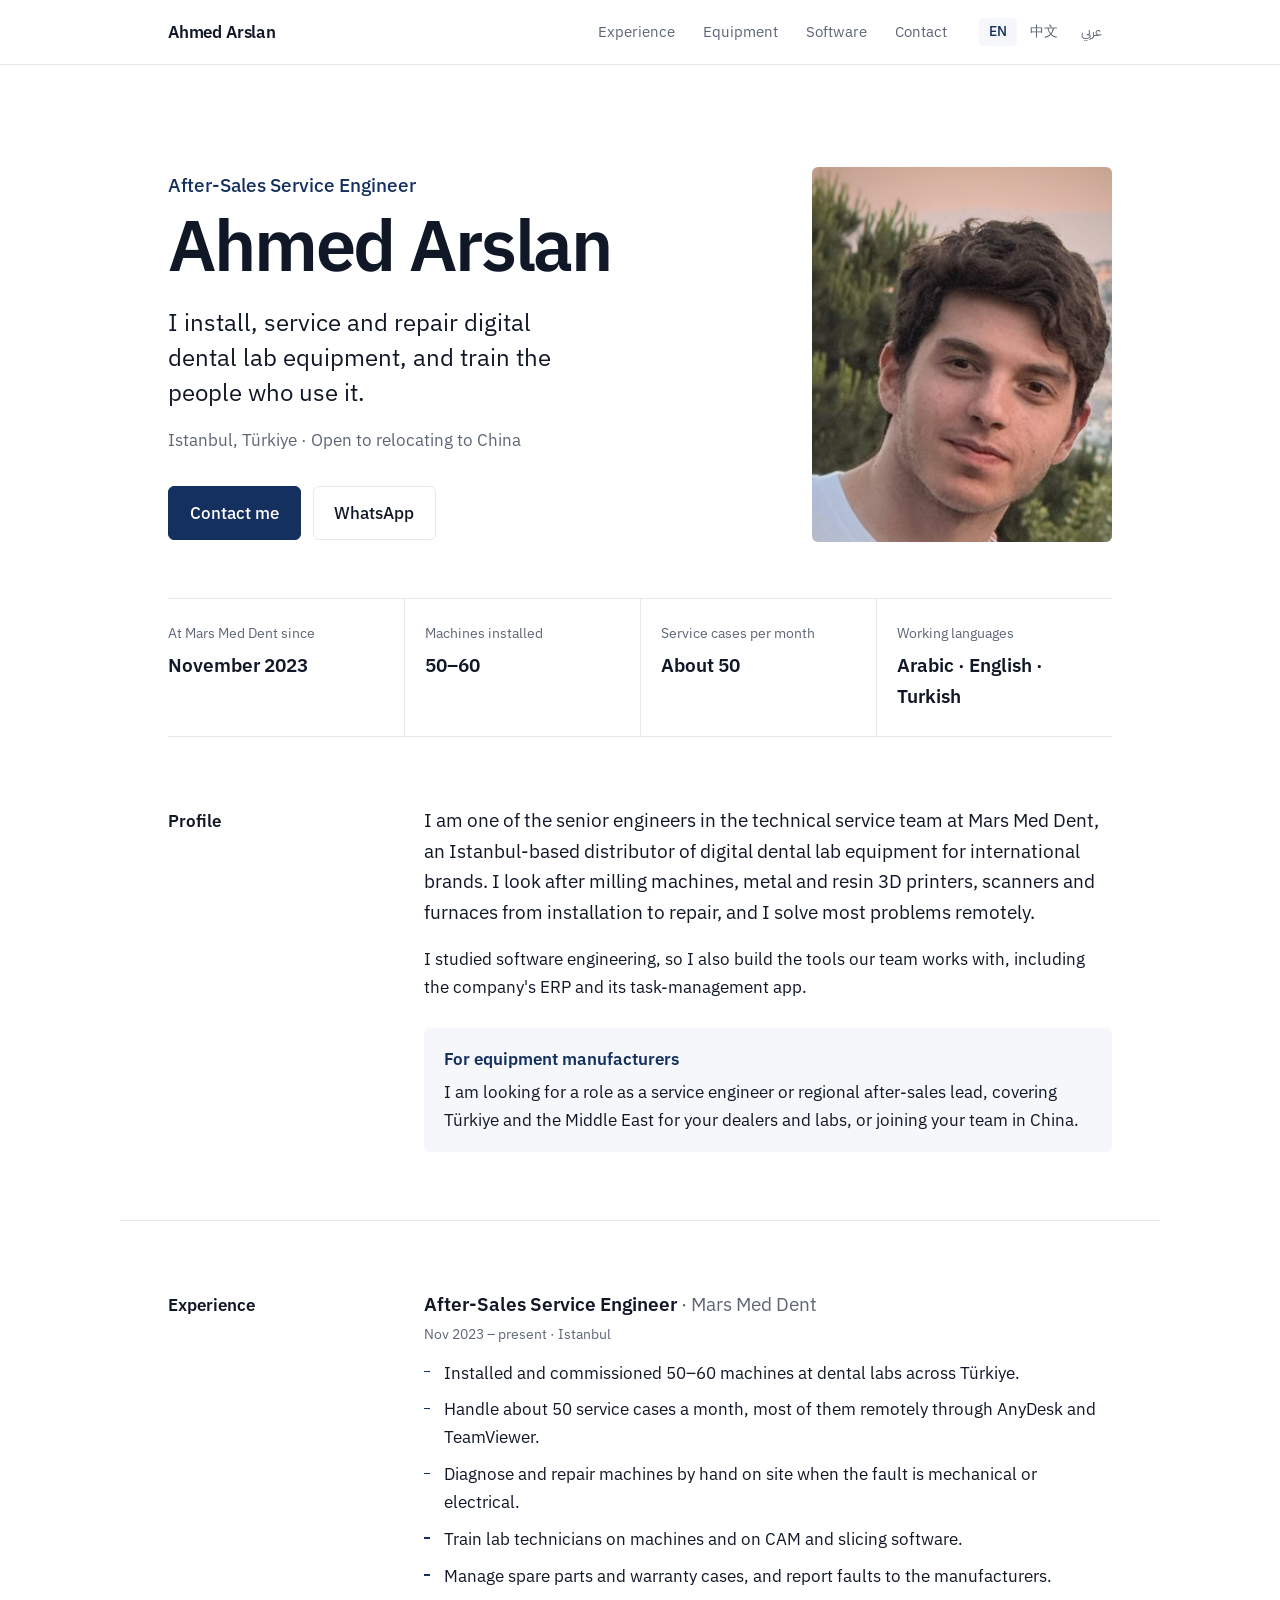
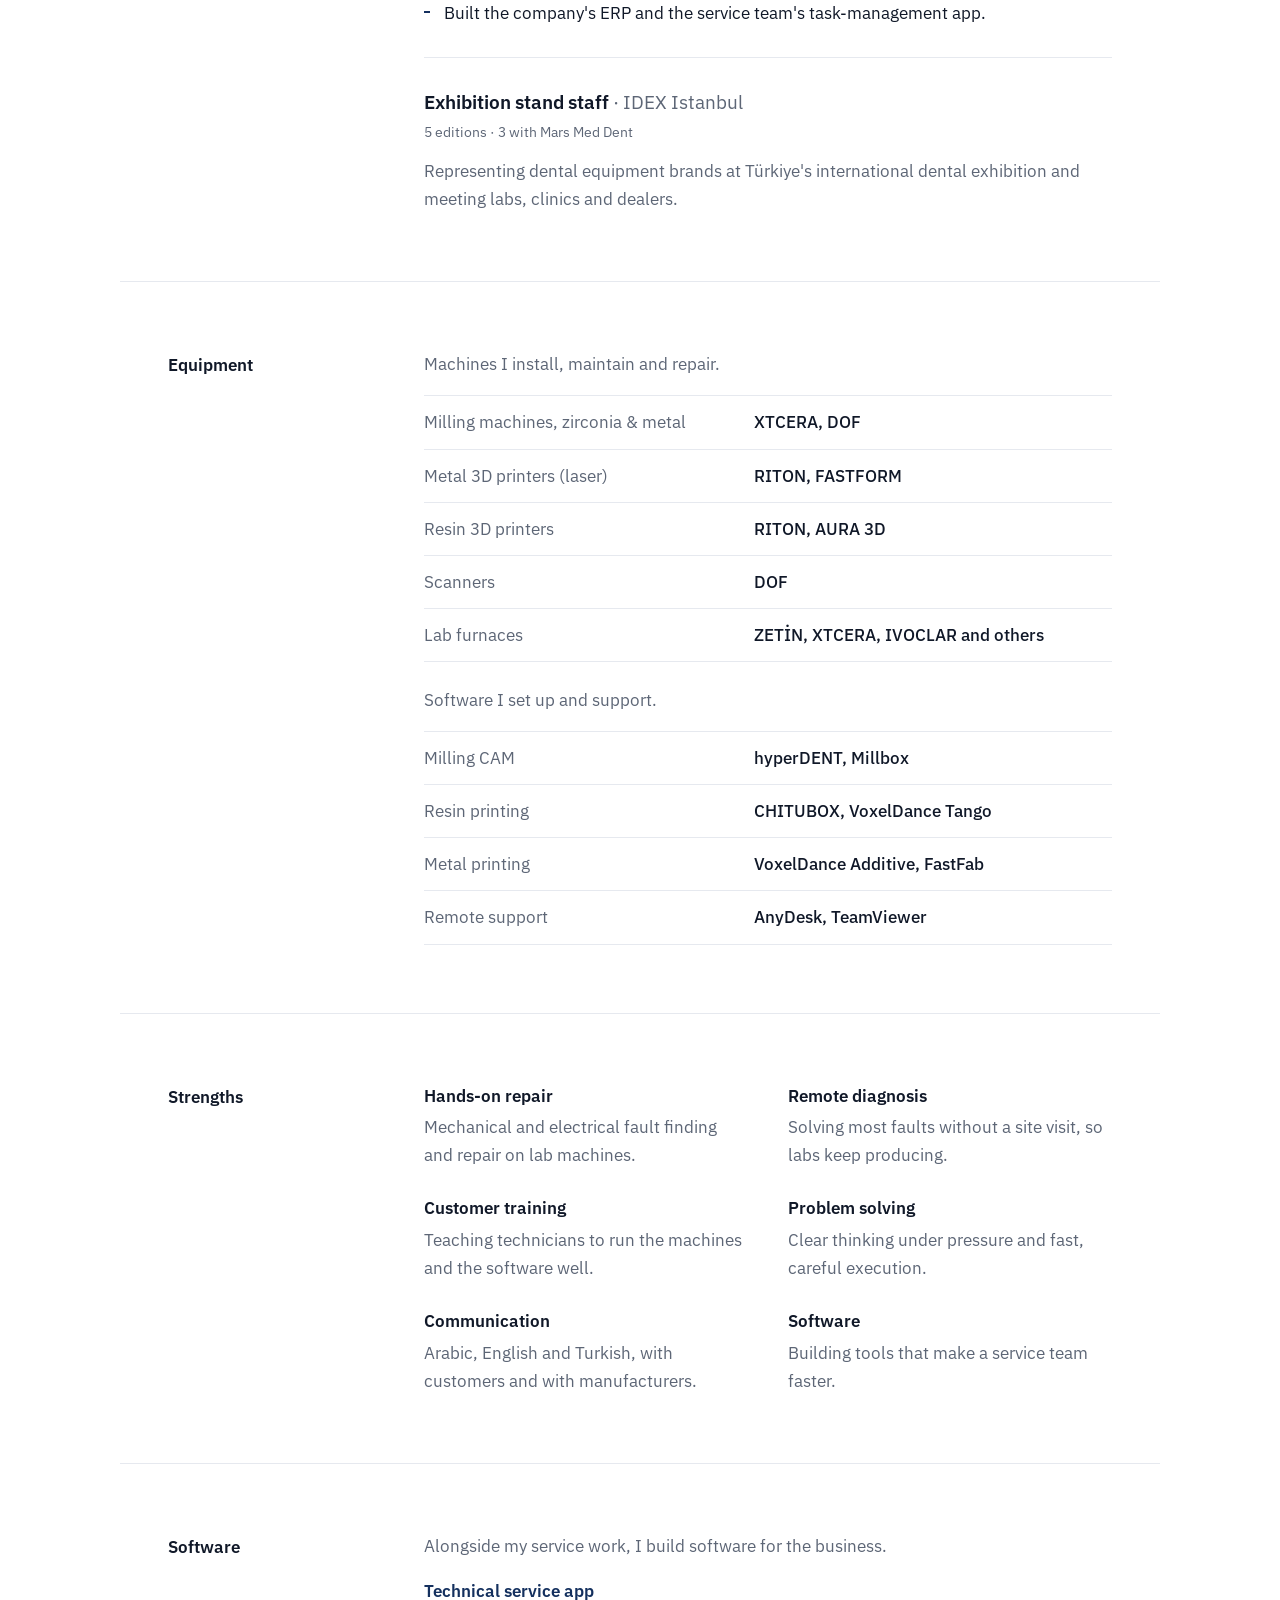
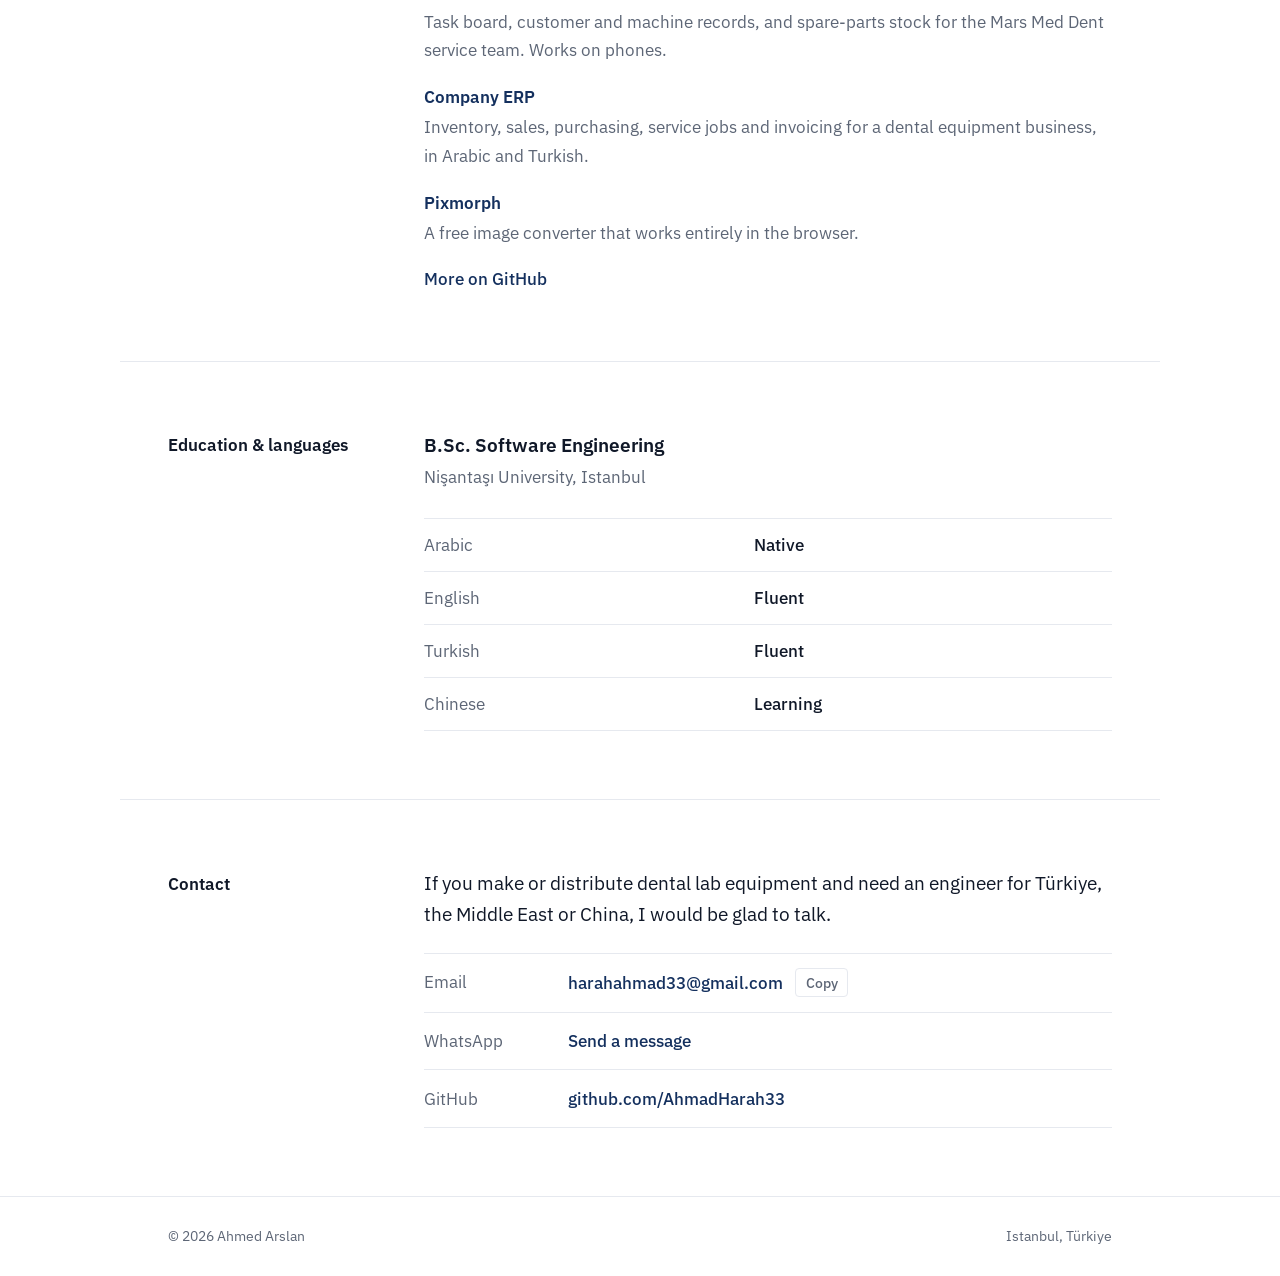
==== commit 4bccfd1c: "Add portrait to the hero Co-Authored-By: Claude Opus 5.5 <noreply@anthropic.com> Claude-Session: htt" ====
--- a/index.html
+++ b/index.html
@@ -30,6 +30,8 @@
 <main id="top">
 
   <section class="hero wrap">
+    <img class="hero__photo" src="assets/img/portrait.jpg" width="560" height="700" alt="Ahmed Arslan">
+    <div class="hero__text">
     <p class="hero__role" data-i18n="hero.role">After-Sales Service Engineer</p>
     <h1 class="hero__name">Ahmed Arslan</h1>
     <p class="hero__lead" data-i18n="hero.lead">I install, service and repair digital dental lab equipment, and train the people who use it.</p>
@@ -37,6 +39,7 @@
     <div class="hero__actions">
       <a class="btn btn--solid" href="#contact" data-i18n="hero.cta">Contact me</a>
       <a class="btn" href="https://wa.me/message/A34QJDG2SCDAL1" target="_blank" rel="noopener">WhatsApp</a>
+    </div>
     </div>
   </section>
 
--- a/assets/css/site.css
+++ b/assets/css/site.css
@@ -92,7 +92,28 @@
 }
 
 /* hero */
-.hero { padding-block: clamp(4rem, 10vw, 7.5rem) clamp(2.5rem, 5vw, 3.5rem); }
+.hero {
+  display: grid;
+  grid-template-columns: minmax(0, 1fr) clamp(220px, 26vw, 300px);
+  gap: 2rem 4rem;
+  align-items: center;
+  padding-block: clamp(3.5rem, 8vw, 6.5rem) clamp(2.5rem, 5vw, 3.5rem);
+}
+.hero__text { min-width: 0; }
+.hero__photo {
+  grid-column: 2;
+  grid-row: 1;
+  width: 100%;
+  height: auto;
+  aspect-ratio: 4 / 5;
+  object-fit: cover;
+  border-radius: 6px;
+  background: var(--soft);
+}
+@media (max-width: 760px) {
+  .hero { grid-template-columns: 1fr; gap: 1.75rem; }
+  .hero__photo { grid-column: 1; width: 132px; border-radius: 50%; aspect-ratio: 1; object-position: 50% 30%; }
+}
 .hero__role { color: var(--navy); font-weight: 500; font-size: var(--t-md); }
 .hero__name {
   margin-block-start: .4rem;
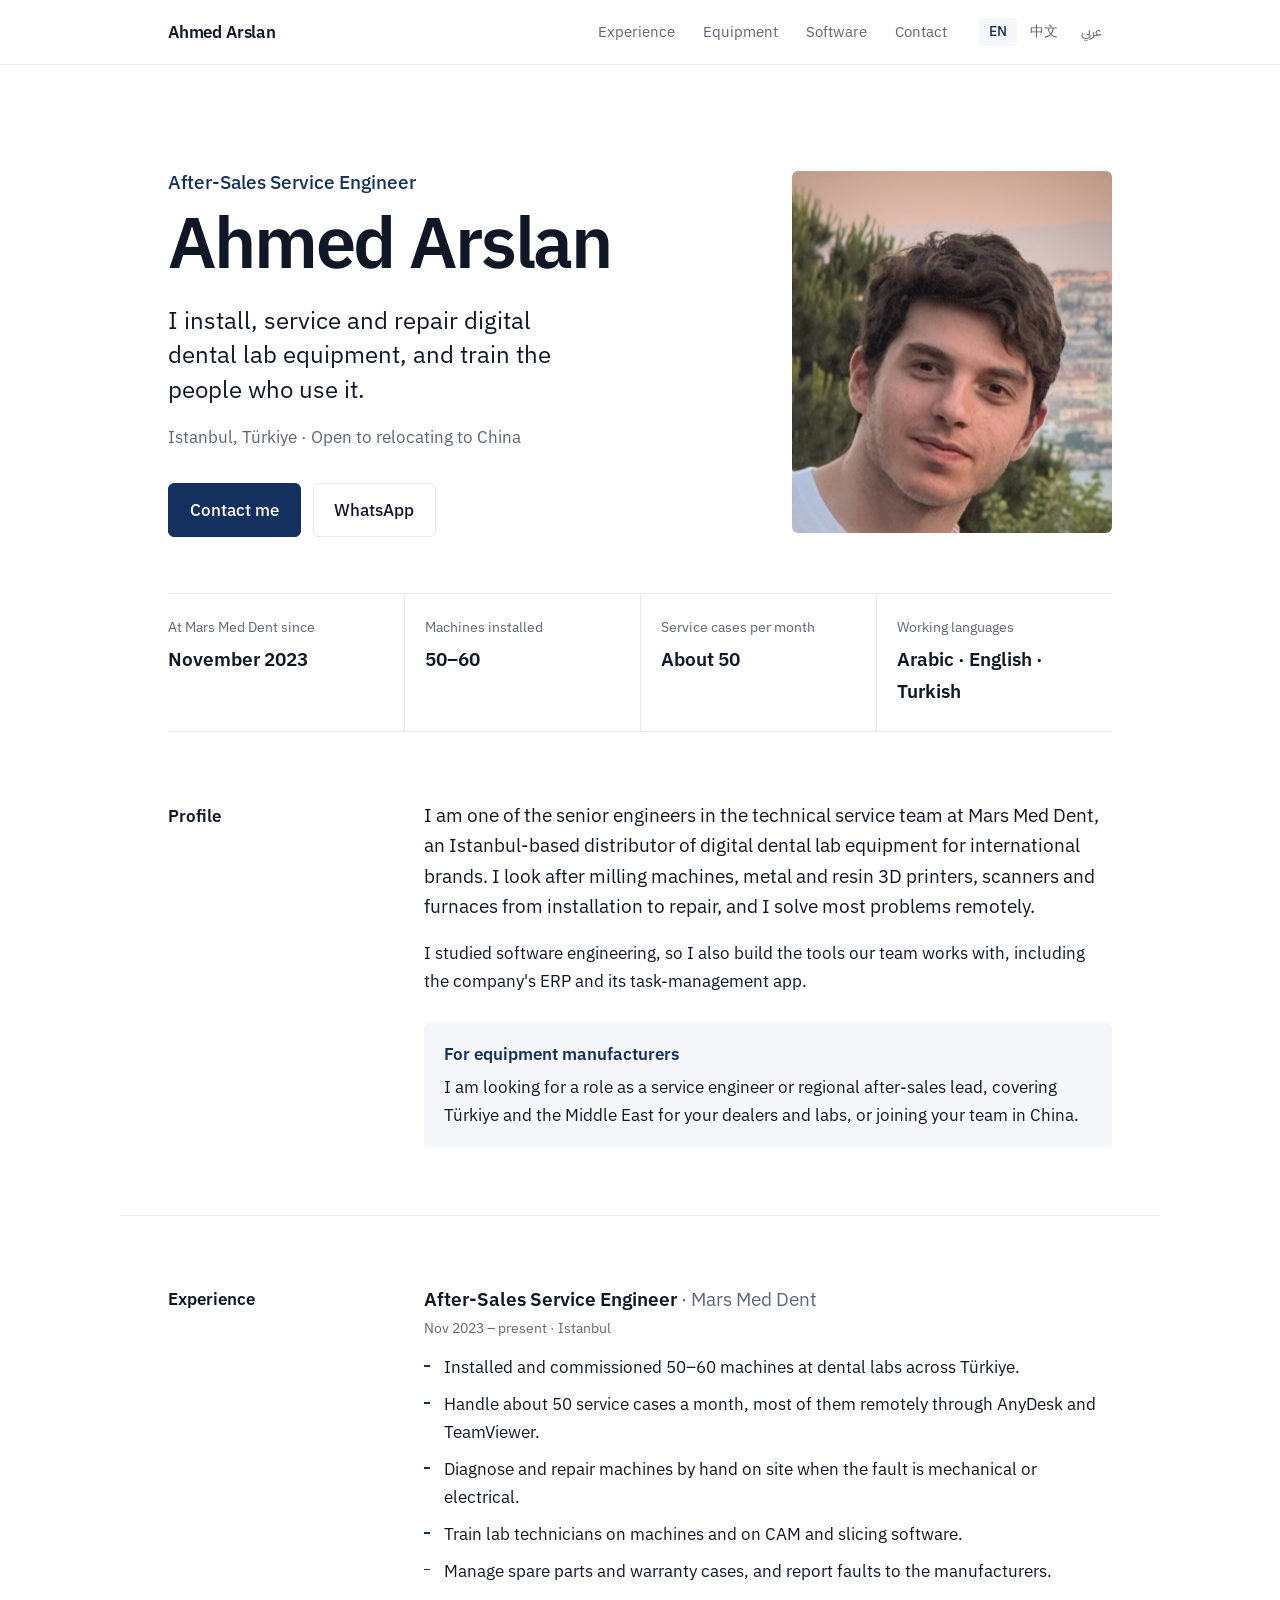
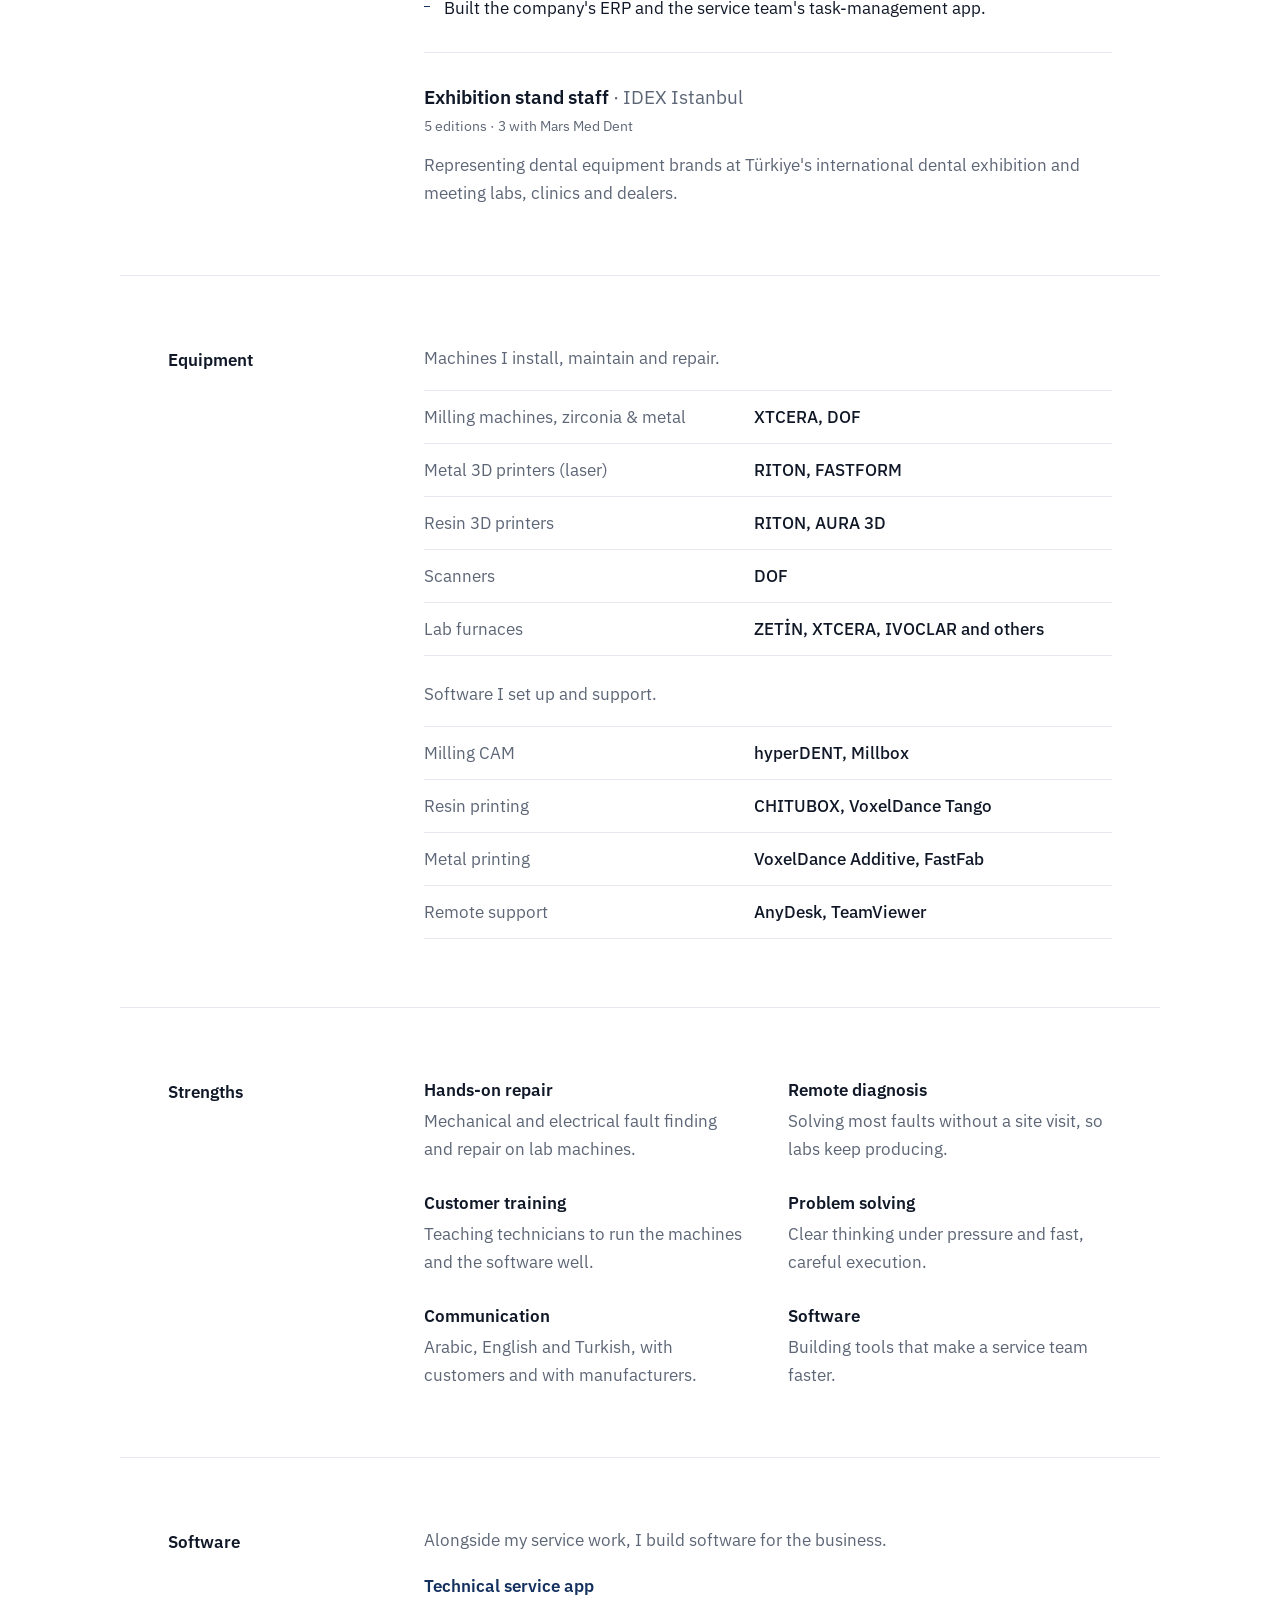
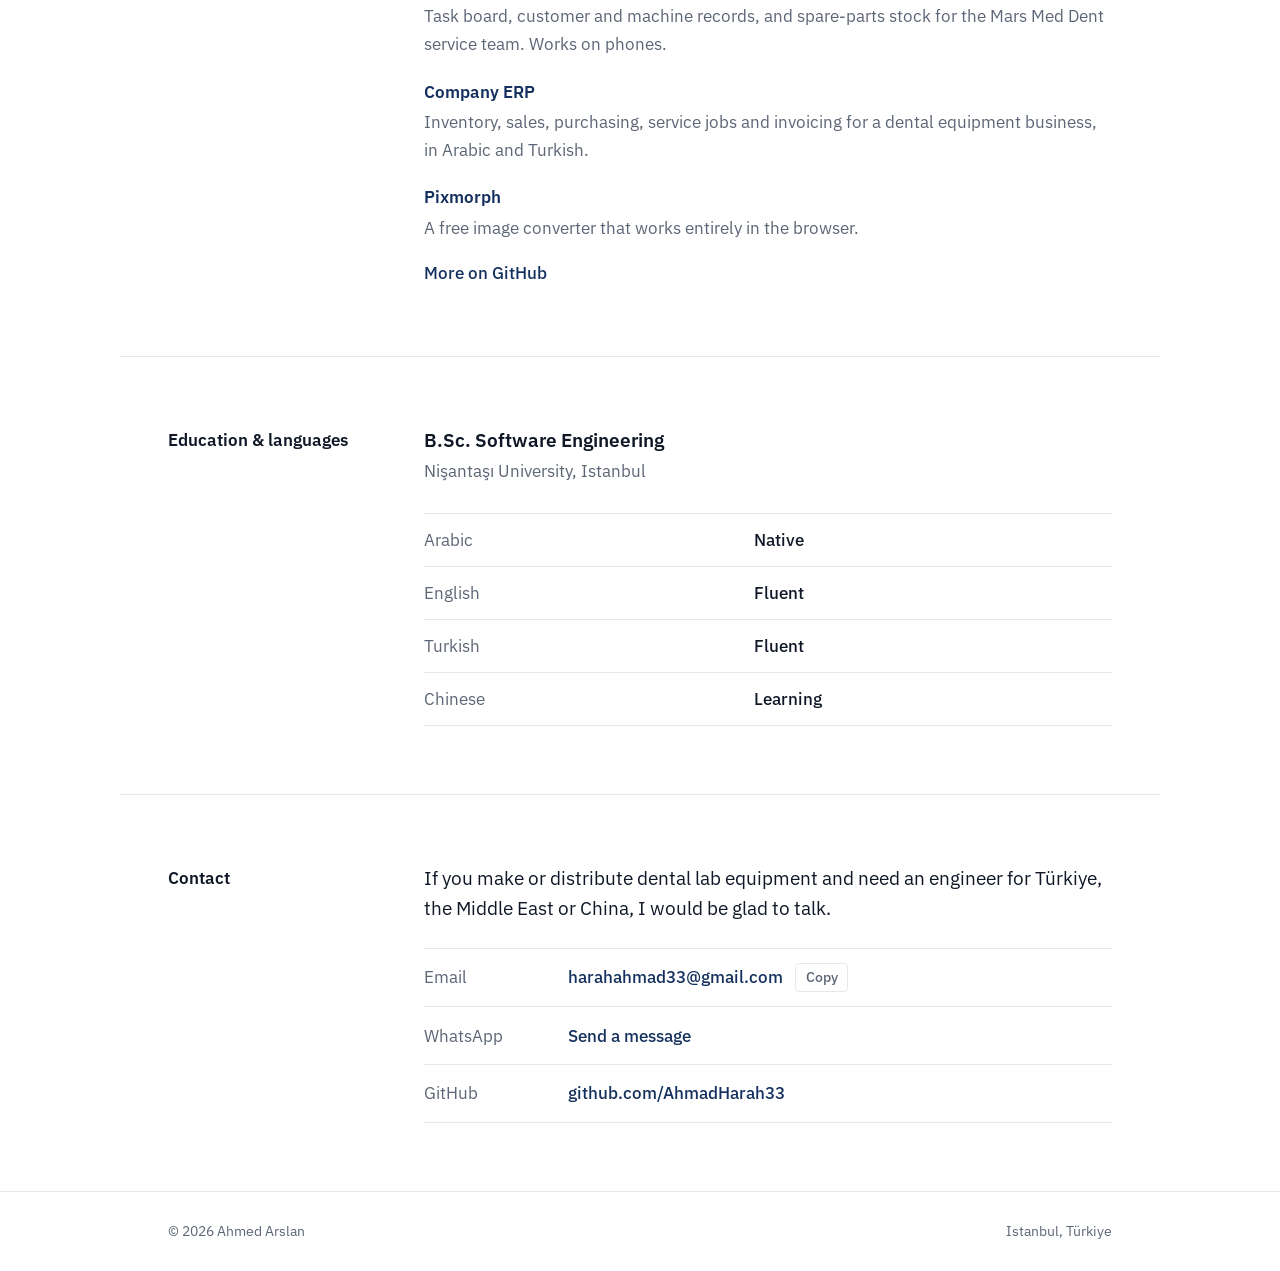
==== commit 52378a31: "Show the full portrait without cropping the face Co-Authored-By: Claude Opus 5.5 <noreply@anthropic." ====
--- a/index.html
+++ b/index.html
@@ -30,7 +30,7 @@
 <main id="top">
 
   <section class="hero wrap">
-    <img class="hero__photo" src="assets/img/portrait.jpg" width="560" height="700" alt="Ahmed Arslan">
+    <img class="hero__photo" src="assets/img/portrait.jpg" width="640" height="725" alt="Ahmed Arslan">
     <div class="hero__text">
     <p class="hero__role" data-i18n="hero.role">After-Sales Service Engineer</p>
     <h1 class="hero__name">Ahmed Arslan</h1>
--- a/assets/css/site.css
+++ b/assets/css/site.css
@@ -94,7 +94,7 @@
 /* hero */
 .hero {
   display: grid;
-  grid-template-columns: minmax(0, 1fr) clamp(220px, 26vw, 300px);
+  grid-template-columns: minmax(0, 1fr) clamp(240px, 28vw, 320px);
   gap: 2rem 4rem;
   align-items: center;
   padding-block: clamp(3.5rem, 8vw, 6.5rem) clamp(2.5rem, 5vw, 3.5rem);
@@ -105,14 +105,12 @@
   grid-row: 1;
   width: 100%;
   height: auto;
-  aspect-ratio: 4 / 5;
-  object-fit: cover;
   border-radius: 6px;
   background: var(--soft);
 }
 @media (max-width: 760px) {
   .hero { grid-template-columns: 1fr; gap: 1.75rem; }
-  .hero__photo { grid-column: 1; width: 132px; border-radius: 50%; aspect-ratio: 1; object-position: 50% 30%; }
+  .hero__photo { grid-column: 1; width: 168px; }
 }
 .hero__role { color: var(--navy); font-weight: 500; font-size: var(--t-md); }
 .hero__name {
